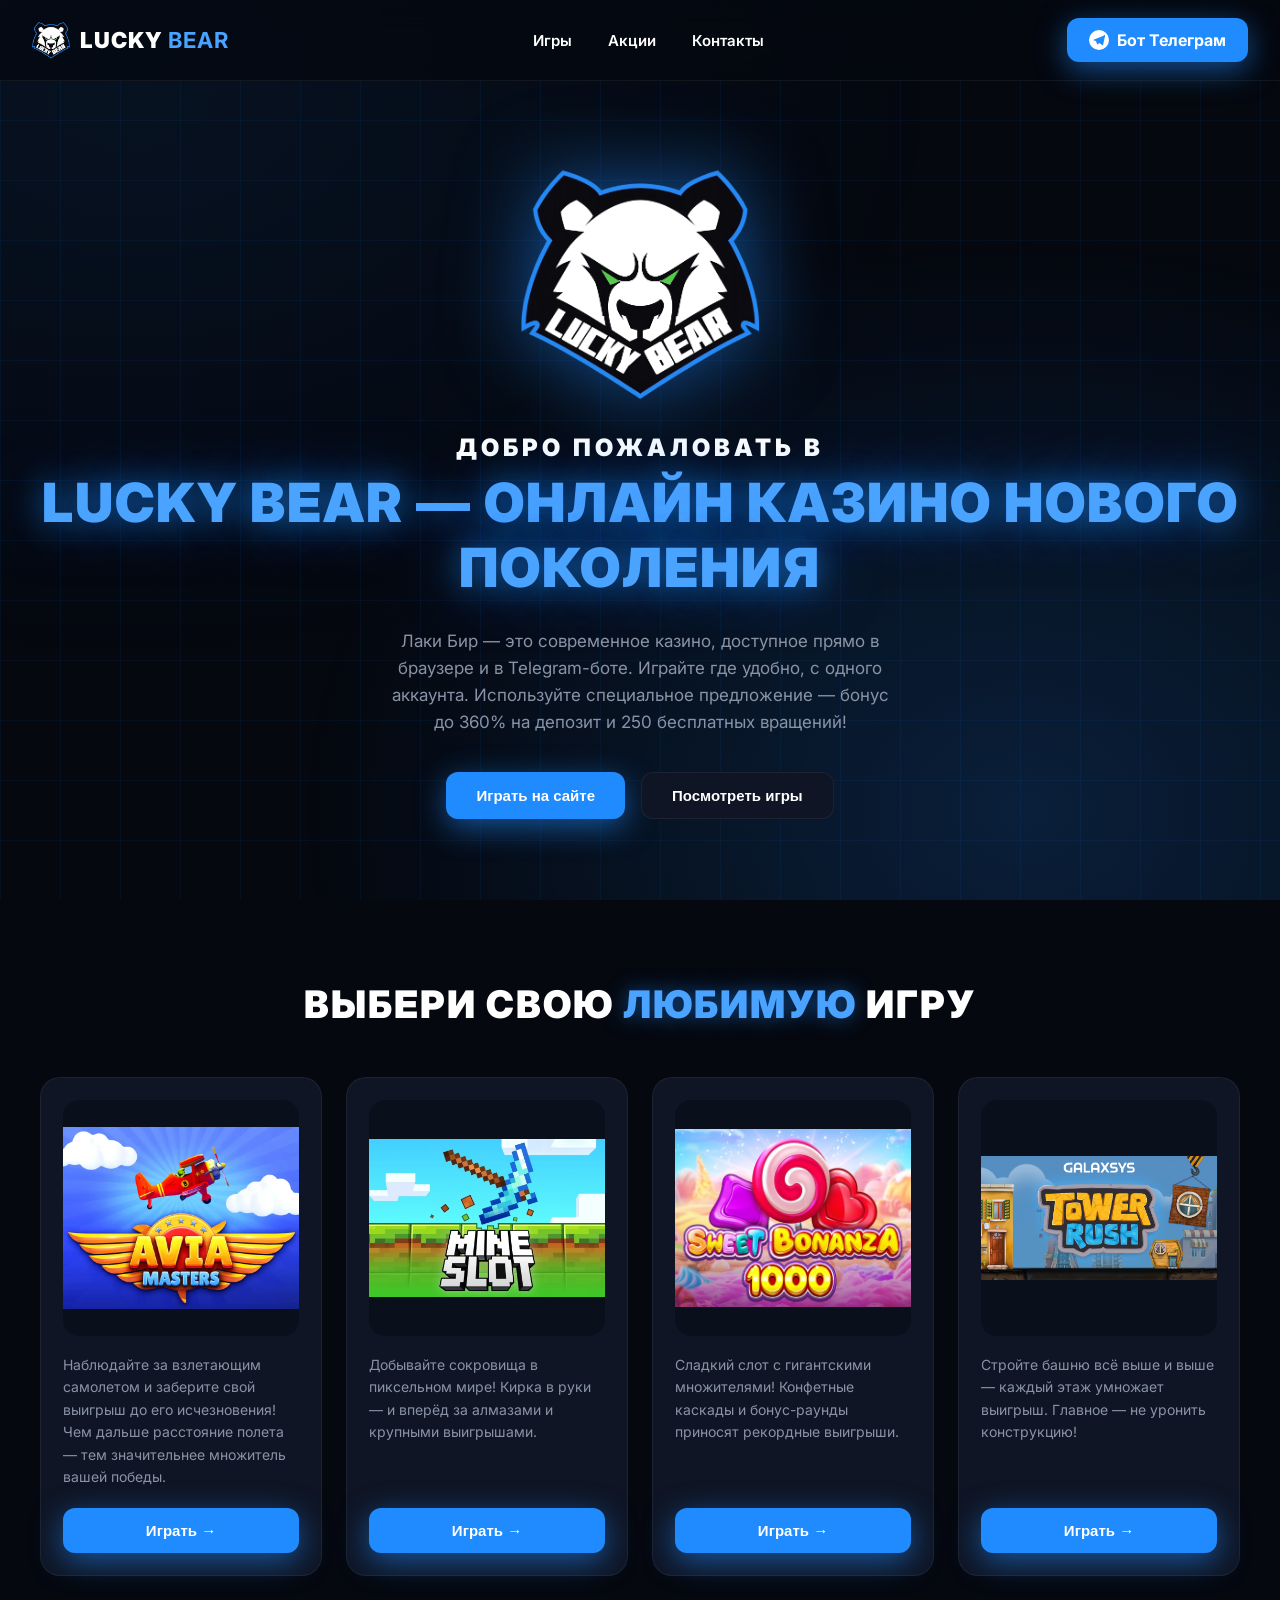
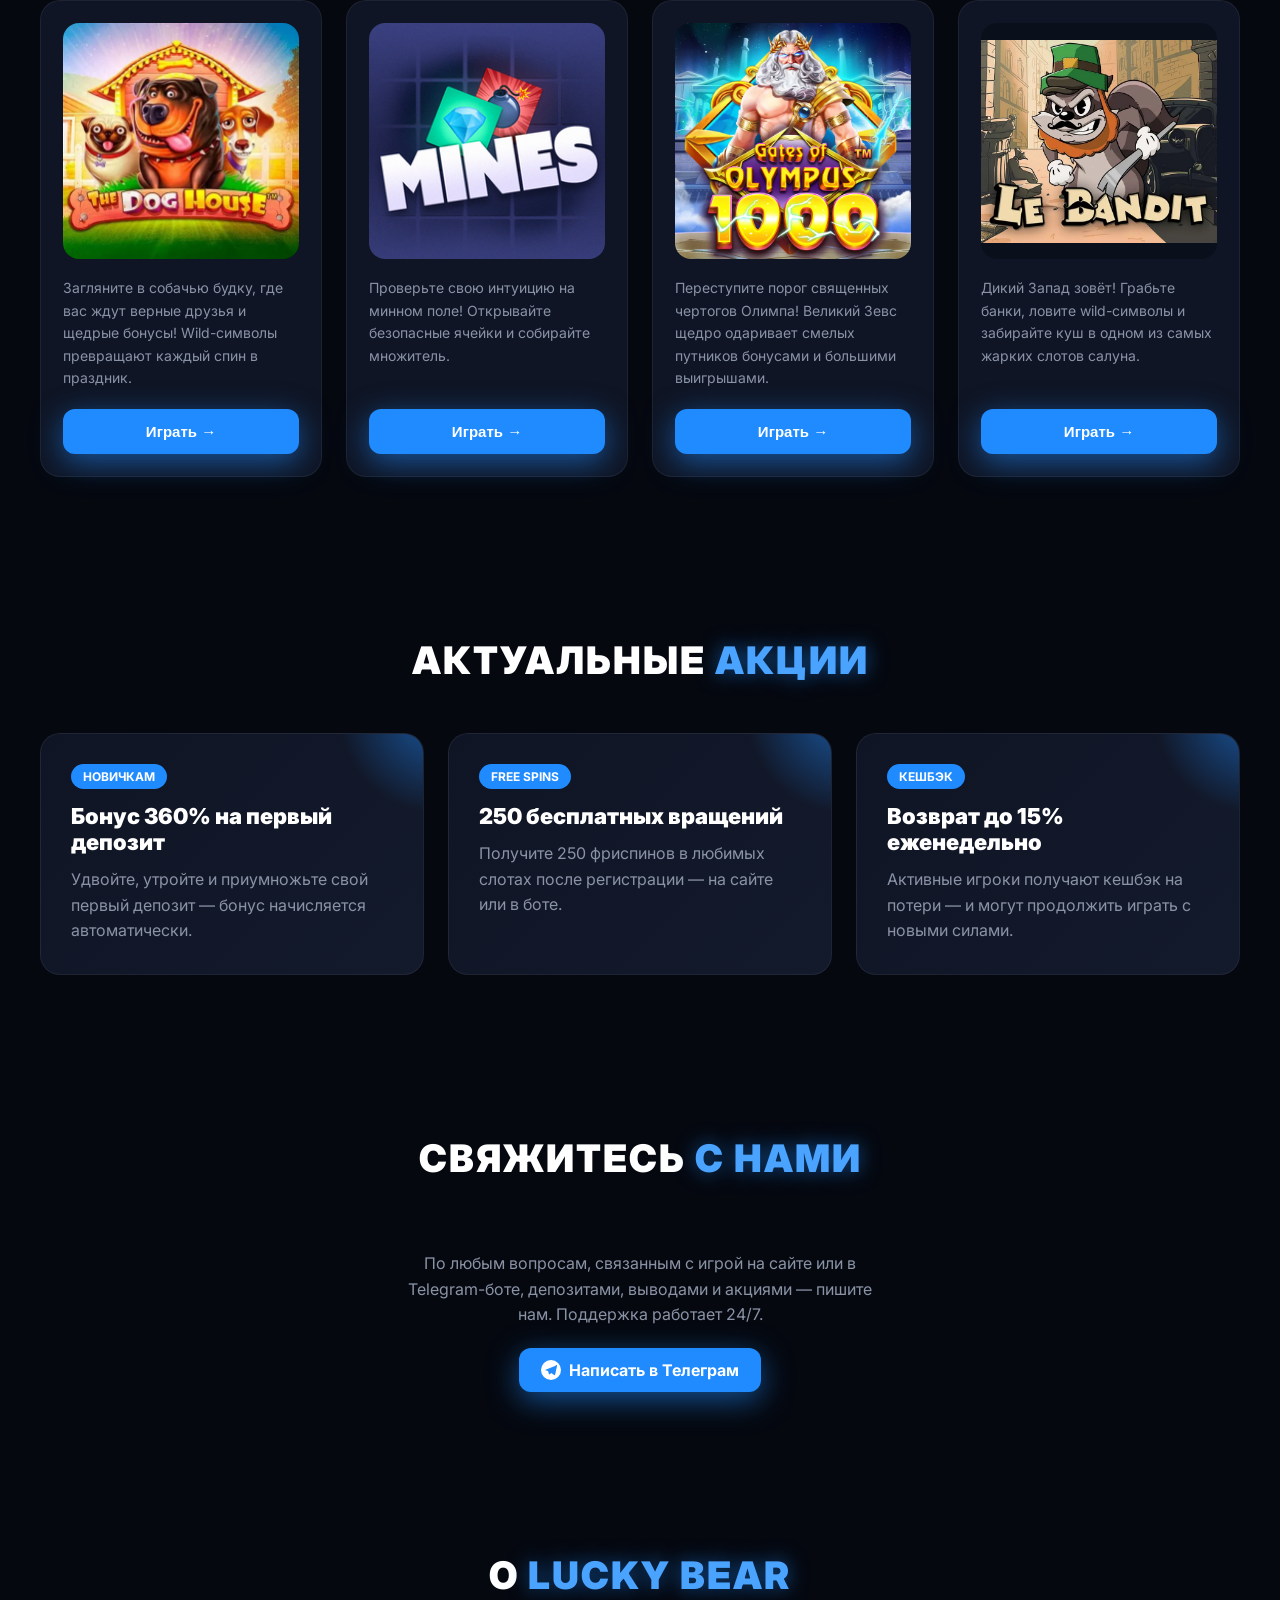
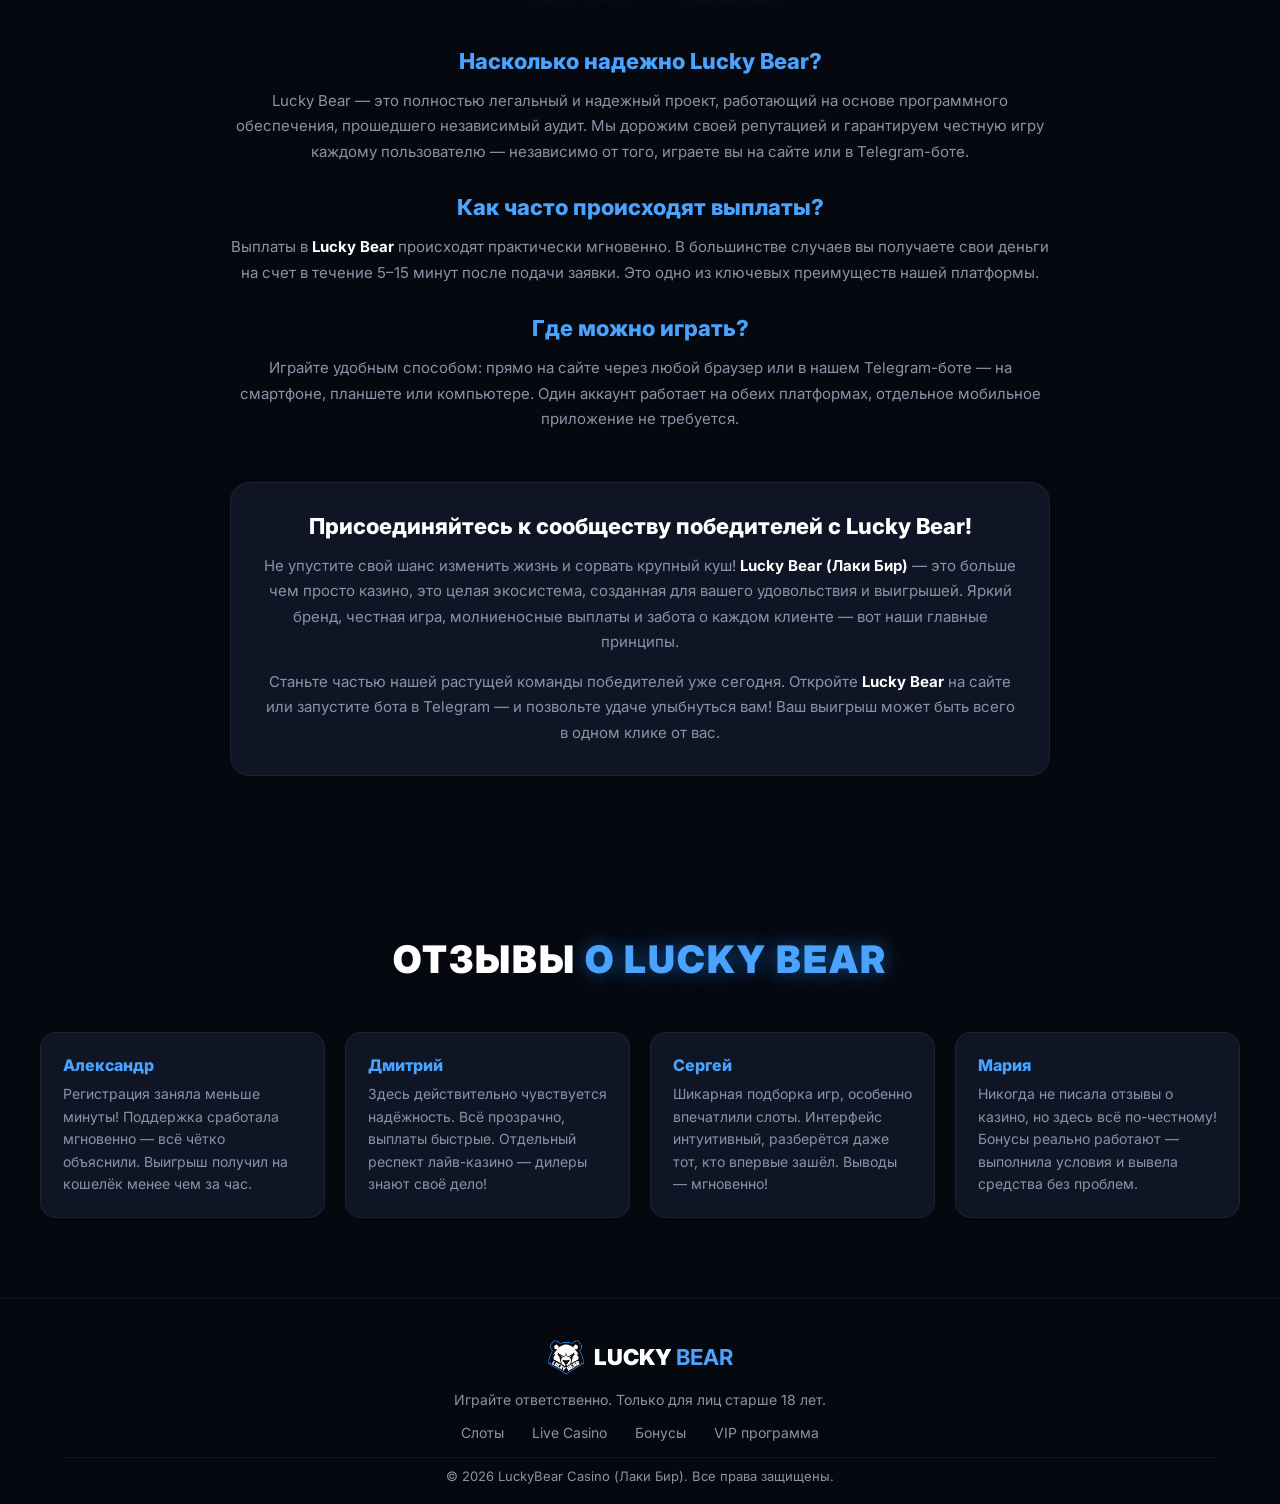
==== index.html @ 811cd748 "Add files via upload" ====
<!DOCTYPE html>
<html lang="ru">
<head>
<meta charset="UTF-8">
<meta name="viewport" content="width=device-width, initial-scale=1.0">
<link rel="icon" type="image/png" href="img/lucky-bear.png">
<title>Lucky Bear — Онлайн Казино на сайте и в Telegram</title>
<link rel="preconnect" href="https://fonts.googleapis.com">
<link rel="preconnect" href="https://fonts.gstatic.com" crossorigin>
<link href="https://fonts.googleapis.com/css2?family=Inter:wght@400;600;700;800;900&display=swap" rel="stylesheet">
<style>
    :root {
        --bg: #05080f;
        --bg-2: #0a0f1c;
        --card: #0f1524;
        --card-2: #131a2c;
        --accent: #1f8bff;
        --accent-2: #4aa3ff;
        --accent-glow: rgba(31, 139, 255, 0.55);
        --text: #ffffff;
        --muted: #8a93a6;
        --border: rgba(255,255,255,0.06);
    }
    * { box-sizing: border-box; margin: 0; padding: 0; }
    html, body { background: var(--bg); color: var(--text); font-family: 'Inter', sans-serif; overflow-x: hidden; scroll-behavior: smooth; }
    a { color: inherit; text-decoration: none; }
    img { display: block; max-width: 100%; }

    /* grid background */
    body::before {
        content: '';
        position: fixed; inset: 0;
        background-image:
            linear-gradient(rgba(31,139,255,0.06) 1px, transparent 1px),
            linear-gradient(90deg, rgba(31,139,255,0.06) 1px, transparent 1px);
        background-size: 60px 60px;
        pointer-events: none;
        z-index: 0;
    }
    body::after {
        content: '';
        position: fixed; inset: 0;
        background:
            radial-gradient(ellipse at 80% 90%, rgba(31,139,255,0.18), transparent 50%),
            radial-gradient(ellipse at 10% 10%, rgba(31,139,255,0.08), transparent 50%);
        pointer-events: none;
        z-index: 0;
    }

    /* header */
    header {
        position: sticky; top: 0; z-index: 50;
        backdrop-filter: blur(14px);
        background: rgba(5,8,15,0.7);
        border-bottom: 1px solid var(--border);
    }
    .nav {
        max-width: 1300px; margin: 0 auto; padding: 18px 32px;
        display: flex; align-items: center; justify-content: space-between; gap: 24px;
    }
    .logo { display: flex; align-items: center; gap: 10px; font-weight: 900; font-size: 22px; letter-spacing: 1px; }
    .logo-icon {
        width: 38px; height: 38px;
    }
    .logo-icon img { width: 100%; height: 100%; object-fit: contain; }
    .logo b { color: var(--accent-2); }
    nav ul { list-style: none; display: flex; gap: 36px; }
    nav a { color: var(--text); font-weight: 600; font-size: 15px; transition: color .2s; }
    nav a:hover { color: var(--accent-2); }
    .tg-btn {
        background: var(--accent); color: #fff; padding: 12px 22px; border-radius: 12px;
        font-weight: 700; display: inline-flex; align-items: center; gap: 8px;
        box-shadow: 0 8px 30px var(--accent-glow);
        transition: transform .15s, box-shadow .15s;
    }
    .tg-btn img { width: 18px; height: 18px; }
    .tg-icon { width: 20px; height: 20px; display: inline-block; flex-shrink: 0; }
    .tg-btn:hover { transform: translateY(-2px); box-shadow: 0 12px 40px var(--accent-glow); }

    /* hero */
    .hero {
        position: relative; z-index: 1;
        min-height: calc(100vh - 80px);
        display: flex; flex-direction: column; align-items: center; justify-content: center;
        text-align: center; padding: 60px 24px;
    }
    .bear-logo {
        width: 240px; height: 240px; margin-bottom: 30px;
        filter: drop-shadow(0 0 40px var(--accent-glow));
        animation: float 4s ease-in-out infinite;
    }
    @keyframes float { 0%,100% { transform: translateY(0); } 50% { transform: translateY(-12px); } }
    .hero h2 {
        font-weight: 900; font-size: 24px; letter-spacing: 4px; text-transform: uppercase; color: #fff; margin-bottom: 8px;
    }
    .hero h1 {
        font-weight: 900; font-size: clamp(28px, 5vw, 54px);
        text-transform: uppercase; letter-spacing: 2px;
        color: var(--accent-2);
        text-shadow: 0 0 30px var(--accent-glow), 0 0 60px var(--accent-glow);
        margin-bottom: 28px;
    }
    .hero p {
        max-width: 520px; color: var(--muted); font-size: 17px; line-height: 1.6; margin-bottom: 36px;
    }
    .hero-actions { display: flex; gap: 16px; flex-wrap: wrap; justify-content: center; }
    .btn-primary, .btn-secondary {
        padding: 14px 30px; border-radius: 12px; font-weight: 700; font-size: 15px;
        cursor: pointer; border: none; transition: transform .15s, box-shadow .15s, background .2s;
    }
    .btn-primary { background: var(--accent); color: #fff; box-shadow: 0 8px 30px var(--accent-glow); }
    .btn-primary:hover { transform: translateY(-2px); }
    .btn-secondary { background: var(--card); color: #fff; border: 1px solid var(--border); }
    .btn-secondary:hover { background: var(--card-2); }

    /* games */
    section { position: relative; z-index: 1; padding: 80px 24px; }
    .container { max-width: 1200px; margin: 0 auto; }
    .section-title {
        text-align: center; font-weight: 900; font-size: clamp(24px, 4vw, 38px);
        text-transform: uppercase; letter-spacing: 2px; margin-bottom: 50px;
    }
    .section-title span { color: var(--accent-2); text-shadow: 0 0 20px var(--accent-glow); }

    .games-grid {
        display: grid; grid-template-columns: repeat(auto-fit, minmax(280px, 1fr));
        gap: 24px;
    }
    .game-card {
        background: var(--card); border: 1px solid var(--border); border-radius: 20px;
        padding: 22px; display: flex; flex-direction: column;
        transition: transform .2s, border-color .2s, box-shadow .2s;
    }
    .game-card:hover { transform: translateY(-6px); border-color: var(--accent); box-shadow: 0 20px 50px rgba(31,139,255,0.2); }
    .game-thumb {
        aspect-ratio: 1/1; border-radius: 16px; margin-bottom: 18px;
        overflow: hidden; background: #0a0f1c;
    }
    .game-thumb img { width: 100%; height: 100%; object-fit: contain; display: block; background: #0a0f1c; }
    .logo-icon { background: transparent; padding: 0; }
    .logo-icon img { width: 100%; height: 100%; object-fit: contain; }
    .bear-logo { object-fit: contain; }

    .game-card p {
        color: var(--muted); font-size: 14px; line-height: 1.6; flex-grow: 1; margin-bottom: 20px;
    }
    .game-card .btn-primary { width: 100%; }

    /* promotions */
    .promo-grid {
        display: grid; grid-template-columns: repeat(auto-fit, minmax(280px, 1fr));
        gap: 24px;
    }
    .promo-card {
        background: linear-gradient(135deg, var(--card) 0%, var(--card-2) 100%);
        border: 1px solid var(--border); border-radius: 20px; padding: 30px;
        position: relative; overflow: hidden;
    }
    .promo-card::before {
        content: ''; position: absolute; top: -50%; right: -30%;
        width: 200px; height: 200px; border-radius: 50%;
        background: radial-gradient(circle, var(--accent-glow), transparent 70%);
    }
    .promo-card h3 { font-size: 22px; font-weight: 900; margin-bottom: 12px; position: relative; }
    .promo-card .badge {
        display: inline-block; background: var(--accent); color: #fff;
        font-weight: 700; font-size: 12px; padding: 5px 12px; border-radius: 20px;
        margin-bottom: 14px; position: relative;
    }
    .promo-card p { color: var(--muted); line-height: 1.6; position: relative; }

    /* contacts */
    .contacts {
        display: flex; flex-direction: column; align-items: center; text-align: center; gap: 20px;
    }
    .contacts p { color: var(--muted); max-width: 500px; line-height: 1.6; }

    /* FAQ + about */
    .about { max-width: 820px; margin: 0 auto; }
    .about h3 {
        text-align: center; font-size: 22px; font-weight: 800; margin: 30px 0 14px;
        color: var(--accent-2);
    }
    .about p { color: var(--muted); line-height: 1.7; text-align: center; font-size: 15px; }
    .about .cta-block {
        margin-top: 50px; padding: 30px; background: var(--card);
        border: 1px solid var(--border); border-radius: 20px;
    }
    .about .cta-block h3 { color: #fff; margin-top: 0; }
    .about b { color: #fff; }

    /* reviews */
    .reviews-grid {
        display: grid; grid-template-columns: repeat(auto-fit, minmax(260px, 1fr));
        gap: 20px;
    }
    .review {
        background: var(--card); border: 1px solid var(--border);
        border-radius: 16px; padding: 22px;
    }
    .review .name { font-weight: 800; color: var(--accent-2); margin-bottom: 8px; }
    .review p { color: var(--muted); line-height: 1.6; font-size: 14px; }

    /* footer */
    .footer-inner {
        max-width: 1200px; margin: 0 auto; padding: 40px 24px 20px;
        display: flex; flex-direction: column; align-items: center; gap: 16px;
    }
    .footer-logo { display: flex; align-items: center; gap: 10px; font-weight: 900; font-size: 22px; }
    .footer-logo img { width: 36px; height: 36px; object-fit: contain; }
    .footer-links { display: flex; gap: 28px; flex-wrap: wrap; justify-content: center; }
    .footer-links a { color: var(--muted); font-size: 14px; transition: color .2s; }
    .footer-links a:hover { color: var(--accent-2); }
    .footer-copy { color: var(--muted); font-size: 13px; text-align: center; padding-top: 10px; border-top: 1px solid var(--border); width: 100%; }
    footer { padding: 0 !important; border-top: 1px solid var(--border); }

    footer {
        position: relative; z-index: 1;
    }

    @media (max-width: 768px) {
        .nav { padding: 14px 20px; gap: 12px; }
        nav ul { display: none; }
        .tg-btn span { display: none; }
        .tg-btn img { margin: 0; }
        .bear-logo { width: 180px; height: 180px; }
    }
</style>
</head>
<body>

<header>
    <div class="nav">
        <div class="logo">
            <div class="logo-icon"><img src="img/lucky-bear.png" alt="Lucky Bear"></div>
            <span>LUCKY <b>BEAR</b></span>
        </div>
        <nav>
            <ul>
                <li><a href="#games">Игры</a></li>
                <li><a href="#promo">Акции</a></li>
                <li><a href="#contacts">Контакты</a></li>
            </ul>
        </nav>
        <a class="tg-btn" href="#"><svg class="tg-icon" viewBox="0 0 24 24" fill="none" xmlns="http://www.w3.org/2000/svg"><circle cx="12" cy="12" r="12" fill="#fff"/><path d="M17.5 7L5.5 11.7c-.6.2-.6.6-.1.7l3 .9 1.2 3.6c.1.4.3.5.5.5.3 0 .4-.1.5-.3l1.7-1.6 3.5 2.6c.6.4 1 .2 1.2-.6l2.2-10.3c.2-.9-.3-1.3-1-1.2z" fill="#1f8bff"/></svg><span>Бот Телеграм</span></a>
    </div>
</header>

<main>
    <section class="hero">
        <img class="bear-logo" src="img/lucky-bear.png" alt="Lucky Bear" width="240" height="240">
        <h2>Добро пожаловать в</h2>
        <h1>Lucky Bear — онлайн казино нового поколения</h1>
        <p>Лаки Бир — это современное казино, доступное прямо в браузере и в Telegram-боте. Играйте где удобно, с одного аккаунта. Используйте специальное предложение — бонус до 360% на депозит и 250 бесплатных вращений!</p>
        <div class="hero-actions">
            <button class="btn-primary" onclick="document.getElementById('games').scrollIntoView()">Играть на сайте</button>
            <button class="btn-secondary" onclick="document.getElementById('games').scrollIntoView()">Посмотреть игры</button>
        </div>
    </section>

    <section id="games">
        <div class="container">
            <h2 class="section-title">Выбери свою <span>любимую</span> игру</h2>
            <div class="games-grid">
                <div class="game-card">
                    <div class="game-thumb"><img src="img/aviamasters.png" alt="Aviamasters"></div>
                    <p>Наблюдайте за взлетающим самолетом и заберите свой выигрыш до его исчезновения! Чем дальше расстояние полета — тем значительнее множитель вашей победы.</p>
                    <button class="btn-primary">Играть →</button>
                </div>
                <div class="game-card">
                    <div class="game-thumb"><img src="img/mine-slot.png" alt="Mine Slot"></div>
                    <p>Добывайте сокровища в пиксельном мире! Кирка в руки — и вперёд за алмазами и крупными выигрышами.</p>
                    <button class="btn-primary">Играть →</button>
                </div>
                <div class="game-card">
                    <div class="game-thumb"><img src="img/sweet-bonanza.png" alt="Sweet Bonanza 1000"></div>
                    <p>Сладкий слот с гигантскими множителями! Конфетные каскады и бонус-раунды приносят рекордные выигрыши.</p>
                    <button class="btn-primary">Играть →</button>
                </div>
                <div class="game-card">
                    <div class="game-thumb"><img src="img/tower-rush.png" alt="Tower Rush"></div>
                    <p>Стройте башню всё выше и выше — каждый этаж умножает выигрыш. Главное — не уронить конструкцию!</p>
                    <button class="btn-primary">Играть →</button>
                </div>
                <div class="game-card">
                    <div class="game-thumb"><img src="img/dog-house.png" alt="The Dog House"></div>
                    <p>Загляните в собачью будку, где вас ждут верные друзья и щедрые бонусы! Wild-символы превращают каждый спин в праздник.</p>
                    <button class="btn-primary">Играть →</button>
                </div>
                <div class="game-card">
                    <div class="game-thumb"><img src="img/mines.png" alt="Mines"></div>
                    <p>Проверьте свою интуицию на минном поле! Открывайте безопасные ячейки и собирайте множитель.</p>
                    <button class="btn-primary">Играть →</button>
                </div>
                <div class="game-card">
                    <div class="game-thumb"><img src="img/gates-of-olympus.png" alt="Gates of Olympus 1000"></div>
                    <p>Переступите порог священных чертогов Олимпа! Великий Зевс щедро одаривает смелых путников бонусами и большими выигрышами.</p>
                    <button class="btn-primary">Играть →</button>
                </div>
                <div class="game-card">
                    <div class="game-thumb"><img src="img/le-bandit.png" alt="Le Bandit"></div>
                    <p>Дикий Запад зовёт! Грабьте банки, ловите wild-символы и забирайте куш в одном из самых жарких слотов салуна.</p>
                    <button class="btn-primary">Играть →</button>
                </div>
            </div>
        </div>
    </section>

    <section id="promo">
        <div class="container">
            <h2 class="section-title">Актуальные <span>акции</span></h2>
            <div class="promo-grid">
                <div class="promo-card">
                    <span class="badge">НОВИЧКАМ</span>
                    <h3>Бонус 360% на первый депозит</h3>
                    <p>Удвойте, утройте и приумножьте свой первый депозит — бонус начисляется автоматически.</p>
                </div>
                <div class="promo-card">
                    <span class="badge">FREE SPINS</span>
                    <h3>250 бесплатных вращений</h3>
                    <p>Получите 250 фриспинов в любимых слотах после регистрации — на сайте или в боте.</p>
                </div>
                <div class="promo-card">
                    <span class="badge">КЕШБЭК</span>
                    <h3>Возврат до 15% еженедельно</h3>
                    <p>Активные игроки получают кешбэк на потери — и могут продолжить играть с новыми силами.</p>
                </div>
            </div>
        </div>
    </section>

    <section id="contacts">
        <div class="container contacts">
            <h2 class="section-title">Свяжитесь <span>с нами</span></h2>
            <p>По любым вопросам, связанным с игрой на сайте или в Telegram-боте, депозитами, выводами и акциями — пишите нам. Поддержка работает 24/7.</p>
            <a class="tg-btn" href="#"><svg class="tg-icon" viewBox="0 0 24 24" fill="none" xmlns="http://www.w3.org/2000/svg"><circle cx="12" cy="12" r="12" fill="#fff"/><path d="M17.5 7L5.5 11.7c-.6.2-.6.6-.1.7l3 .9 1.2 3.6c.1.4.3.5.5.5.3 0 .4-.1.5-.3l1.7-1.6 3.5 2.6c.6.4 1 .2 1.2-.6l2.2-10.3c.2-.9-.3-1.3-1-1.2z" fill="#1f8bff"/></svg><span>Написать в Телеграм</span></a>
        </div>
    </section>    <section id="about">
        <div class="container about">
            <h2 class="section-title">О <span>Lucky Bear</span></h2>

            <h3>Насколько надежно Lucky Bear?</h3>
            <p>Lucky Bear — это полностью легальный и надежный проект, работающий на основе программного обеспечения, прошедшего независимый аудит. Мы дорожим своей репутацией и гарантируем честную игру каждому пользователю — независимо от того, играете вы на сайте или в Telegram-боте.</p>

            <h3>Как часто происходят выплаты?</h3>
            <p>Выплаты в <b>Lucky Bear</b> происходят практически мгновенно. В большинстве случаев вы получаете свои деньги на счет в течение 5–15 минут после подачи заявки. Это одно из ключевых преимуществ нашей платформы.</p>

            <h3>Где можно играть?</h3>
            <p>Играйте удобным способом: прямо на сайте через любой браузер или в нашем Telegram-боте — на смартфоне, планшете или компьютере. Один аккаунт работает на обеих платформах, отдельное мобильное приложение не требуется.</p>

            <div class="cta-block">
                <h3>Присоединяйтесь к сообществу победителей с Lucky Bear!</h3>
                <p>Не упустите свой шанс изменить жизнь и сорвать крупный куш! <b>Lucky Bear (Лаки Бир)</b> — это больше чем просто казино, это целая экосистема, созданная для вашего удовольствия и выигрышей. Яркий бренд, честная игра, молниеносные выплаты и забота о каждом клиенте — вот наши главные принципы.</p>
                <p style="margin-top:14px;">Станьте частью нашей растущей команды победителей уже сегодня. Откройте <b>Lucky Bear</b> на сайте или запустите бота в Telegram — и позвольте удаче улыбнуться вам! Ваш выигрыш может быть всего в одном клике от вас.</p>
            </div>
        </div>
    </section>

    <section id="reviews">
        <div class="container">
            <h2 class="section-title">Отзывы <span>о Lucky Bear</span></h2>
            <div class="reviews-grid">
                <div class="review">
                    <div class="name">Александр</div>
                    <p>Регистрация заняла меньше минуты! Поддержка сработала мгновенно — всё чётко объяснили. Выигрыш получил на кошелёк менее чем за час.</p>
                </div>
                <div class="review">
                    <div class="name">Дмитрий</div>
                    <p>Здесь действительно чувствуется надёжность. Всё прозрачно, выплаты быстрые. Отдельный респект лайв-казино — дилеры знают своё дело!</p>
                </div>
                <div class="review">
                    <div class="name">Сергей</div>
                    <p>Шикарная подборка игр, особенно впечатлили слоты. Интерфейс интуитивный, разберётся даже тот, кто впервые зашёл. Выводы — мгновенно!</p>
                </div>
                <div class="review">
                    <div class="name">Мария</div>
                    <p>Никогда не писала отзывы о казино, но здесь всё по-честному! Бонусы реально работают — выполнила условия и вывела средства без проблем.</p>
                </div>
            </div>
        </div>
    </section>
</main>

<footer>
    <div class="footer-inner">
        <div class="footer-logo">
            <img src="img/lucky-bear.png" alt="Lucky Bear">
            <span>LUCKY <b style="color:var(--accent-2);">BEAR</b></span>
        </div>
        <p style="color:var(--muted); font-size:14px;">Играйте ответственно. Только для лиц старше 18 лет.</p>
        <div class="footer-links">
            <a href="#games">Слоты</a>
            <a href="#games">Live Casino</a>
            <a href="#promo">Бонусы</a>
            <a href="#promo">VIP программа</a>
        </div>
        <div class="footer-copy">© 2026 LuckyBear Casino (Лаки Бир). Все права защищены.</div>
    </div>
</footer>

<script>
    document.querySelectorAll('a[href^="#"]').forEach(a => {
        a.addEventListener('click', e => {
            const id = a.getAttribute('href').slice(1);
            const el = document.getElementById(id);
            if (el) { e.preventDefault(); el.scrollIntoView({ behavior: 'smooth' }); }
        });
    });

    document.querySelectorAll('.game-card .btn-primary').forEach(btn => {
        btn.addEventListener('click', () => {
            const name = btn.parentElement.querySelector('.game-thumb').textContent;
            alert('Игра «' + name + '» — это фан-демо. Никаких реальных ставок здесь нет :)');
        });
    });

    const cards = document.querySelectorAll('.game-card, .promo-card');
    const io = new IntersectionObserver(entries => {
        entries.forEach(e => {
            if (e.isIntersecting) {
                e.target.style.opacity = 1;
                e.target.style.transform = 'translateY(0)';
            }
        });
    }, { threshold: 0.1 });
    cards.forEach(c => {
        c.style.opacity = 0;
        c.style.transform = 'translateY(30px)';
        c.style.transition = 'opacity .6s ease, transform .6s ease';
        io.observe(c);
    });
</script>

</body>
</html>
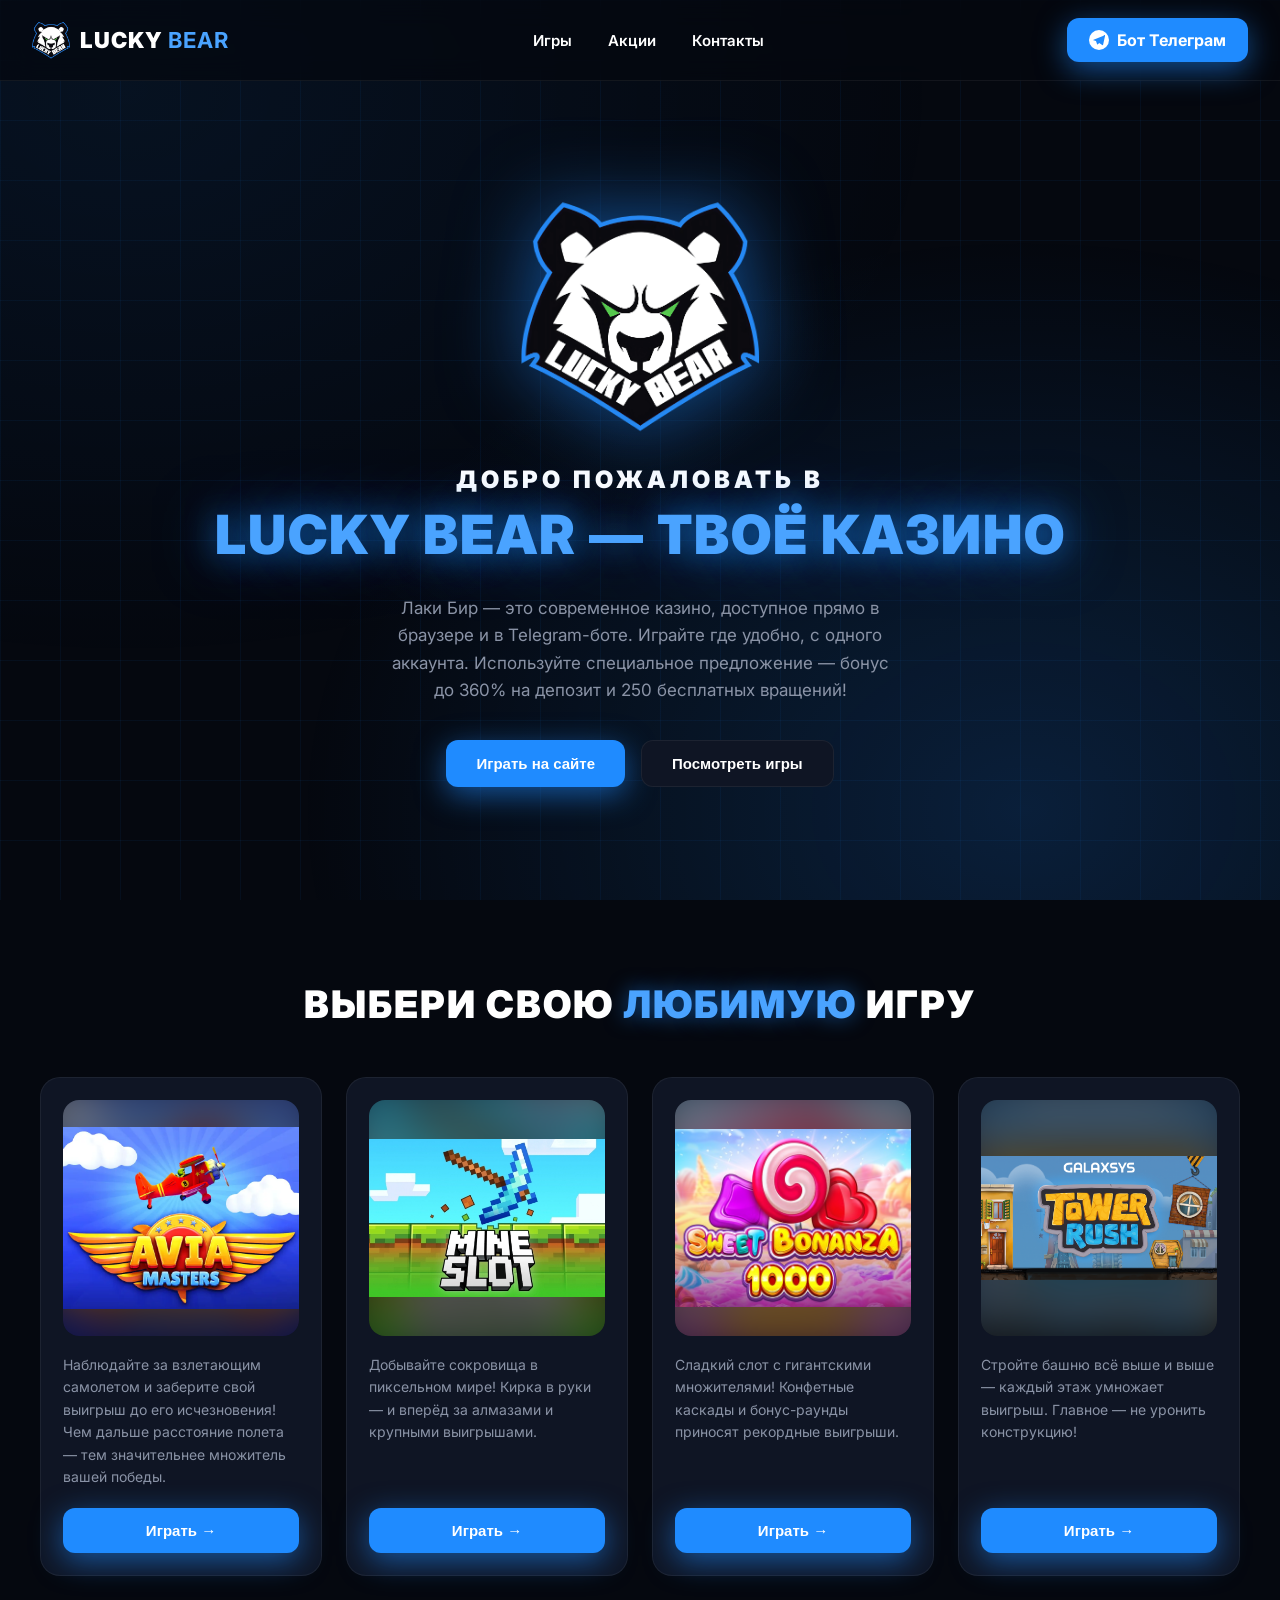
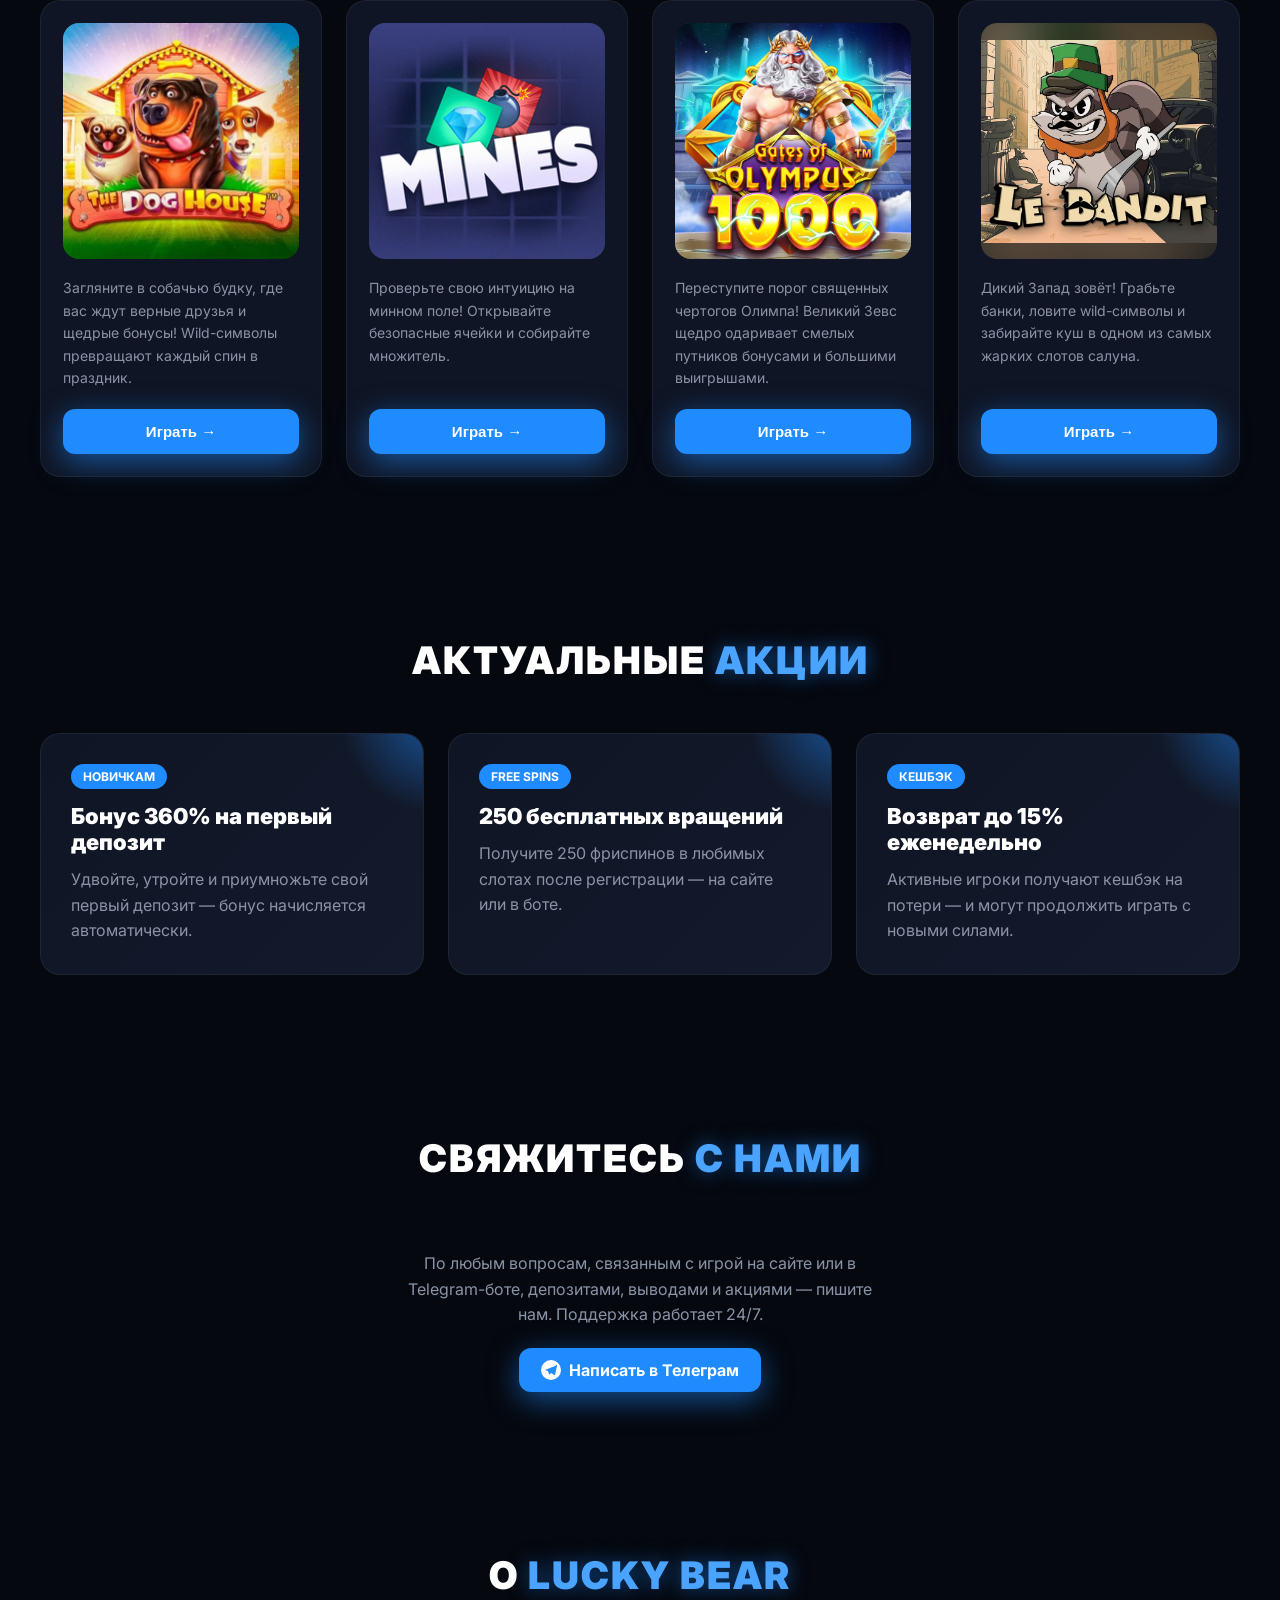
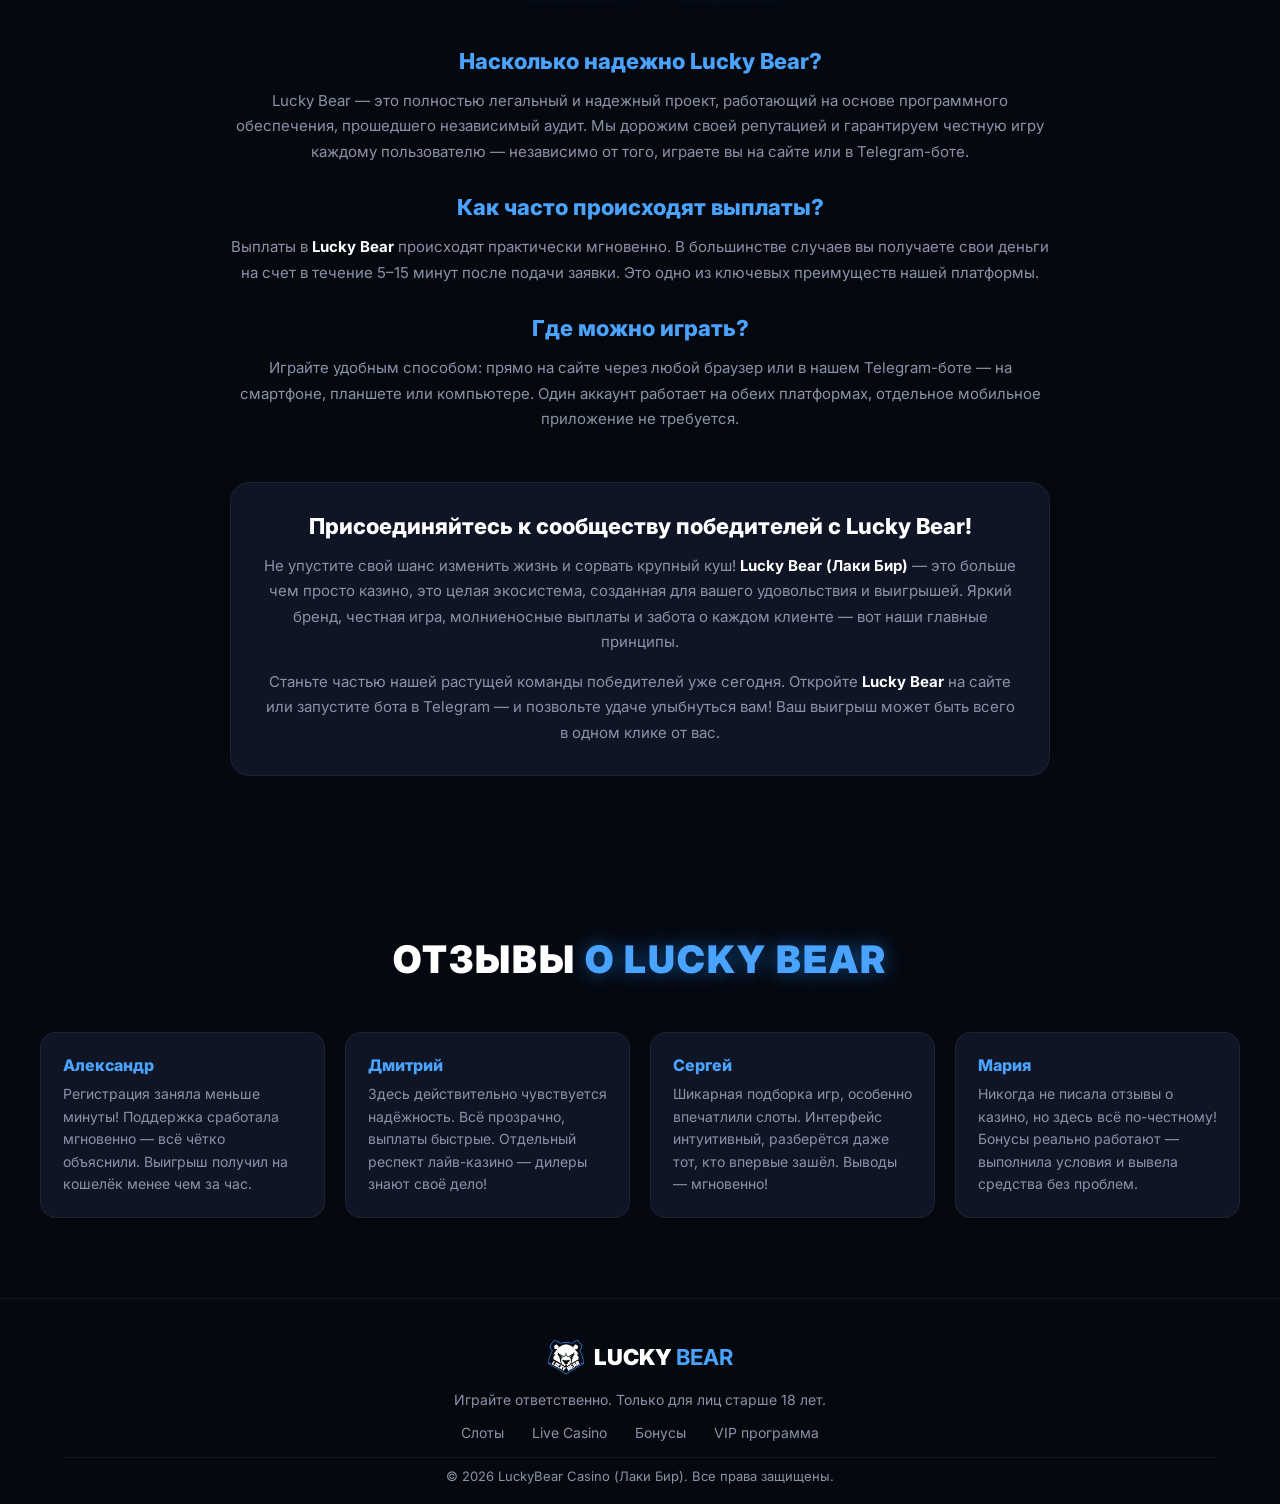
==== commit 6b3419f1: "Add files via upload" ====
--- a/index.html
+++ b/index.html
@@ -135,8 +135,20 @@
     .game-thumb {
         aspect-ratio: 1/1; border-radius: 16px; margin-bottom: 18px;
         overflow: hidden; background: #0a0f1c;
-    }
-    .game-thumb img { width: 100%; height: 100%; object-fit: contain; display: block; background: #0a0f1c; }
+        position: relative;
+    }
+    .game-thumb::before {
+        content: ''; position: absolute; inset: 0;
+        background-image: var(--bg-img);
+        background-size: cover; background-position: center;
+        filter: blur(20px) brightness(0.5);
+        transform: scale(1.2);
+    }
+    .game-thumb img {
+        position: relative;
+        width: 100%; height: 100%;
+        object-fit: contain; display: block;
+    }
     .logo-icon { background: transparent; padding: 0; }
     .logo-icon img { width: 100%; height: 100%; object-fit: contain; }
     .bear-logo { object-fit: contain; }
@@ -250,7 +262,7 @@
     <section class="hero">
         <img class="bear-logo" src="img/lucky-bear.png" alt="Lucky Bear" width="240" height="240">
         <h2>Добро пожаловать в</h2>
-        <h1>Lucky Bear — онлайн казино нового поколения</h1>
+        <h1>Lucky Bear — твоё казино</h1>
         <p>Лаки Бир — это современное казино, доступное прямо в браузере и в Telegram-боте. Играйте где удобно, с одного аккаунта. Используйте специальное предложение — бонус до 360% на депозит и 250 бесплатных вращений!</p>
         <div class="hero-actions">
             <button class="btn-primary" onclick="document.getElementById('games').scrollIntoView()">Играть на сайте</button>
@@ -263,42 +275,42 @@
             <h2 class="section-title">Выбери свою <span>любимую</span> игру</h2>
             <div class="games-grid">
                 <div class="game-card">
-                    <div class="game-thumb"><img src="img/aviamasters.png" alt="Aviamasters"></div>
+                    <div class="game-thumb" style="--bg-img:url(img/aviamasters.png)"><img src="img/aviamasters.png" alt="Aviamasters"></div>
                     <p>Наблюдайте за взлетающим самолетом и заберите свой выигрыш до его исчезновения! Чем дальше расстояние полета — тем значительнее множитель вашей победы.</p>
                     <button class="btn-primary">Играть →</button>
                 </div>
                 <div class="game-card">
-                    <div class="game-thumb"><img src="img/mine-slot.png" alt="Mine Slot"></div>
+                    <div class="game-thumb" style="--bg-img:url(img/mine-slot.png)"><img src="img/mine-slot.png" alt="Mine Slot"></div>
                     <p>Добывайте сокровища в пиксельном мире! Кирка в руки — и вперёд за алмазами и крупными выигрышами.</p>
                     <button class="btn-primary">Играть →</button>
                 </div>
                 <div class="game-card">
-                    <div class="game-thumb"><img src="img/sweet-bonanza.png" alt="Sweet Bonanza 1000"></div>
+                    <div class="game-thumb" style="--bg-img:url(img/sweet-bonanza.png)"><img src="img/sweet-bonanza.png" alt="Sweet Bonanza 1000"></div>
                     <p>Сладкий слот с гигантскими множителями! Конфетные каскады и бонус-раунды приносят рекордные выигрыши.</p>
                     <button class="btn-primary">Играть →</button>
                 </div>
                 <div class="game-card">
-                    <div class="game-thumb"><img src="img/tower-rush.png" alt="Tower Rush"></div>
+                    <div class="game-thumb" style="--bg-img:url(img/tower-rush.png)"><img src="img/tower-rush.png" alt="Tower Rush"></div>
                     <p>Стройте башню всё выше и выше — каждый этаж умножает выигрыш. Главное — не уронить конструкцию!</p>
                     <button class="btn-primary">Играть →</button>
                 </div>
                 <div class="game-card">
-                    <div class="game-thumb"><img src="img/dog-house.png" alt="The Dog House"></div>
+                    <div class="game-thumb" style="--bg-img:url(img/dog-house.png)"><img src="img/dog-house.png" alt="The Dog House"></div>
                     <p>Загляните в собачью будку, где вас ждут верные друзья и щедрые бонусы! Wild-символы превращают каждый спин в праздник.</p>
                     <button class="btn-primary">Играть →</button>
                 </div>
                 <div class="game-card">
-                    <div class="game-thumb"><img src="img/mines.png" alt="Mines"></div>
+                    <div class="game-thumb" style="--bg-img:url(img/mines.png)"><img src="img/mines.png" alt="Mines"></div>
                     <p>Проверьте свою интуицию на минном поле! Открывайте безопасные ячейки и собирайте множитель.</p>
                     <button class="btn-primary">Играть →</button>
                 </div>
                 <div class="game-card">
-                    <div class="game-thumb"><img src="img/gates-of-olympus.png" alt="Gates of Olympus 1000"></div>
+                    <div class="game-thumb" style="--bg-img:url(img/gates-of-olympus.png)"><img src="img/gates-of-olympus.png" alt="Gates of Olympus 1000"></div>
                     <p>Переступите порог священных чертогов Олимпа! Великий Зевс щедро одаривает смелых путников бонусами и большими выигрышами.</p>
                     <button class="btn-primary">Играть →</button>
                 </div>
                 <div class="game-card">
-                    <div class="game-thumb"><img src="img/le-bandit.png" alt="Le Bandit"></div>
+                    <div class="game-thumb" style="--bg-img:url(img/le-bandit.png)"><img src="img/le-bandit.png" alt="Le Bandit"></div>
                     <p>Дикий Запад зовёт! Грабьте банки, ловите wild-символы и забирайте куш в одном из самых жарких слотов салуна.</p>
                     <button class="btn-primary">Играть →</button>
                 </div>
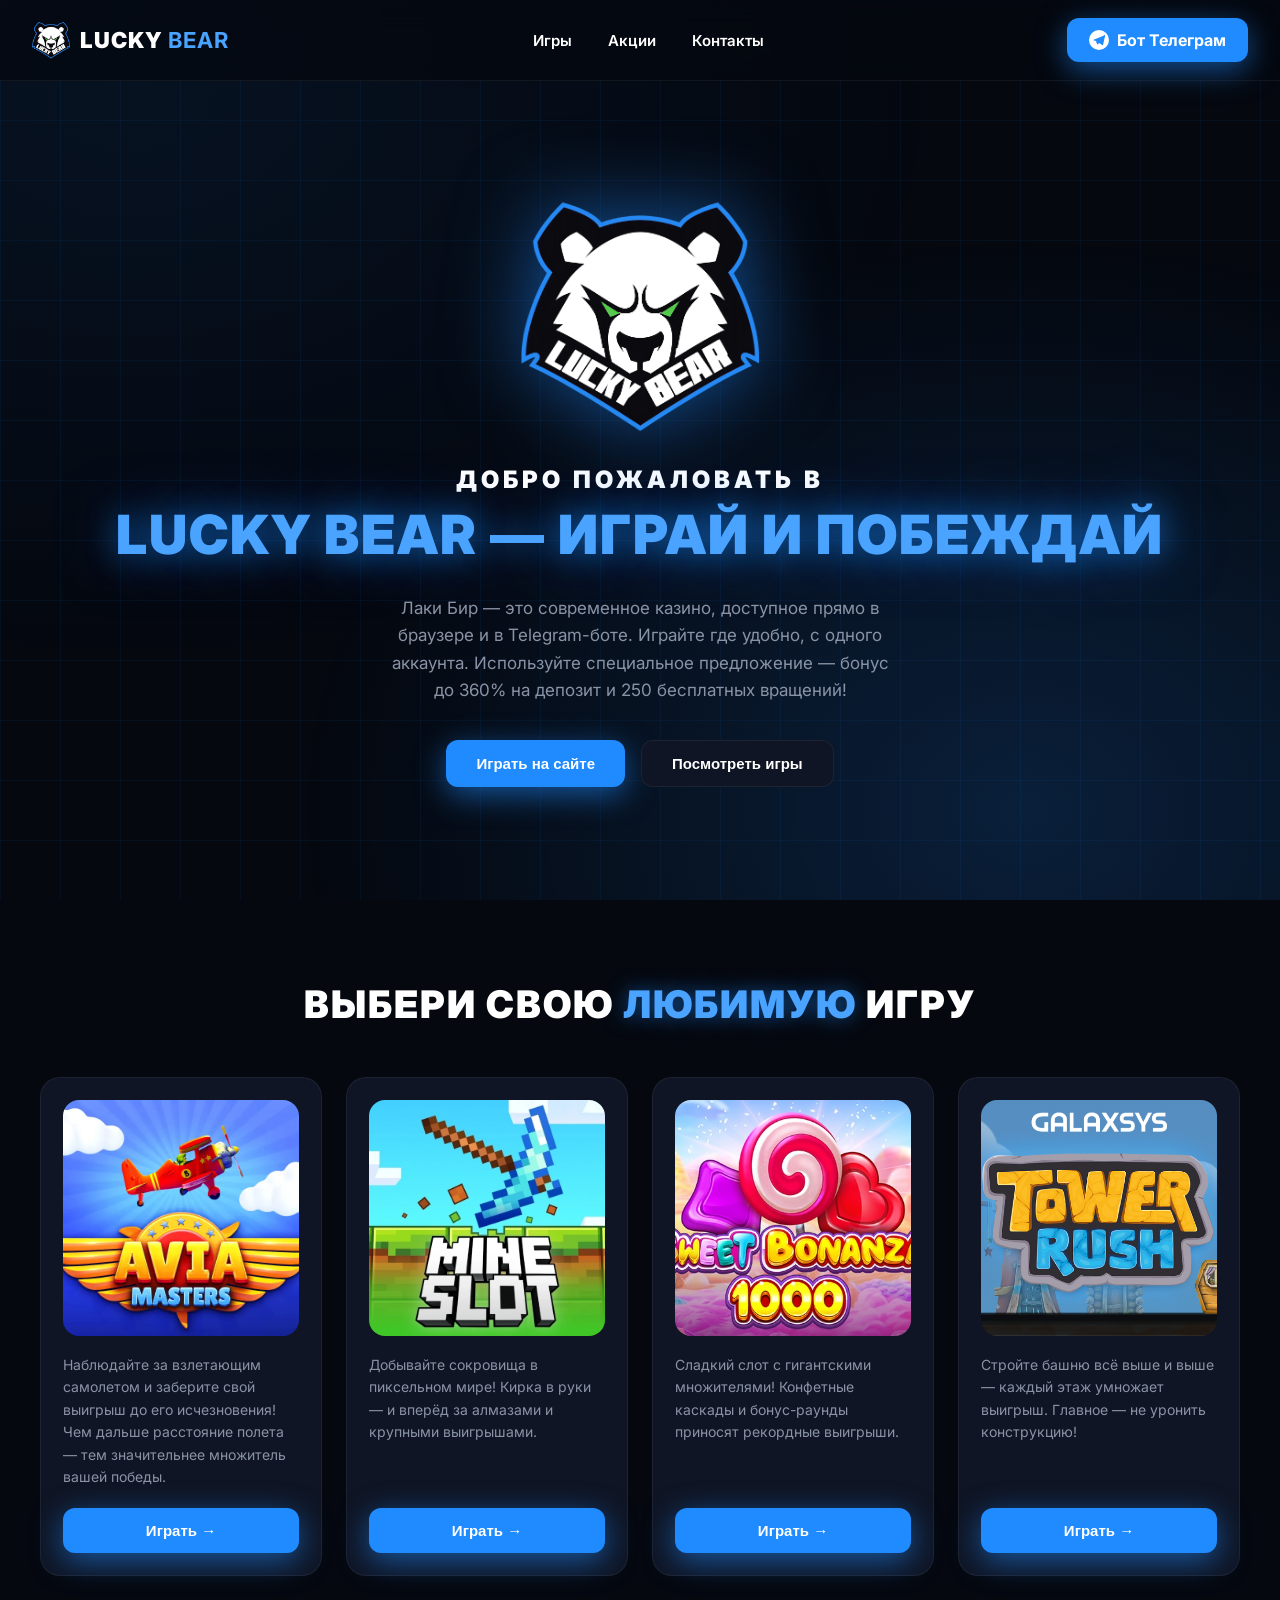
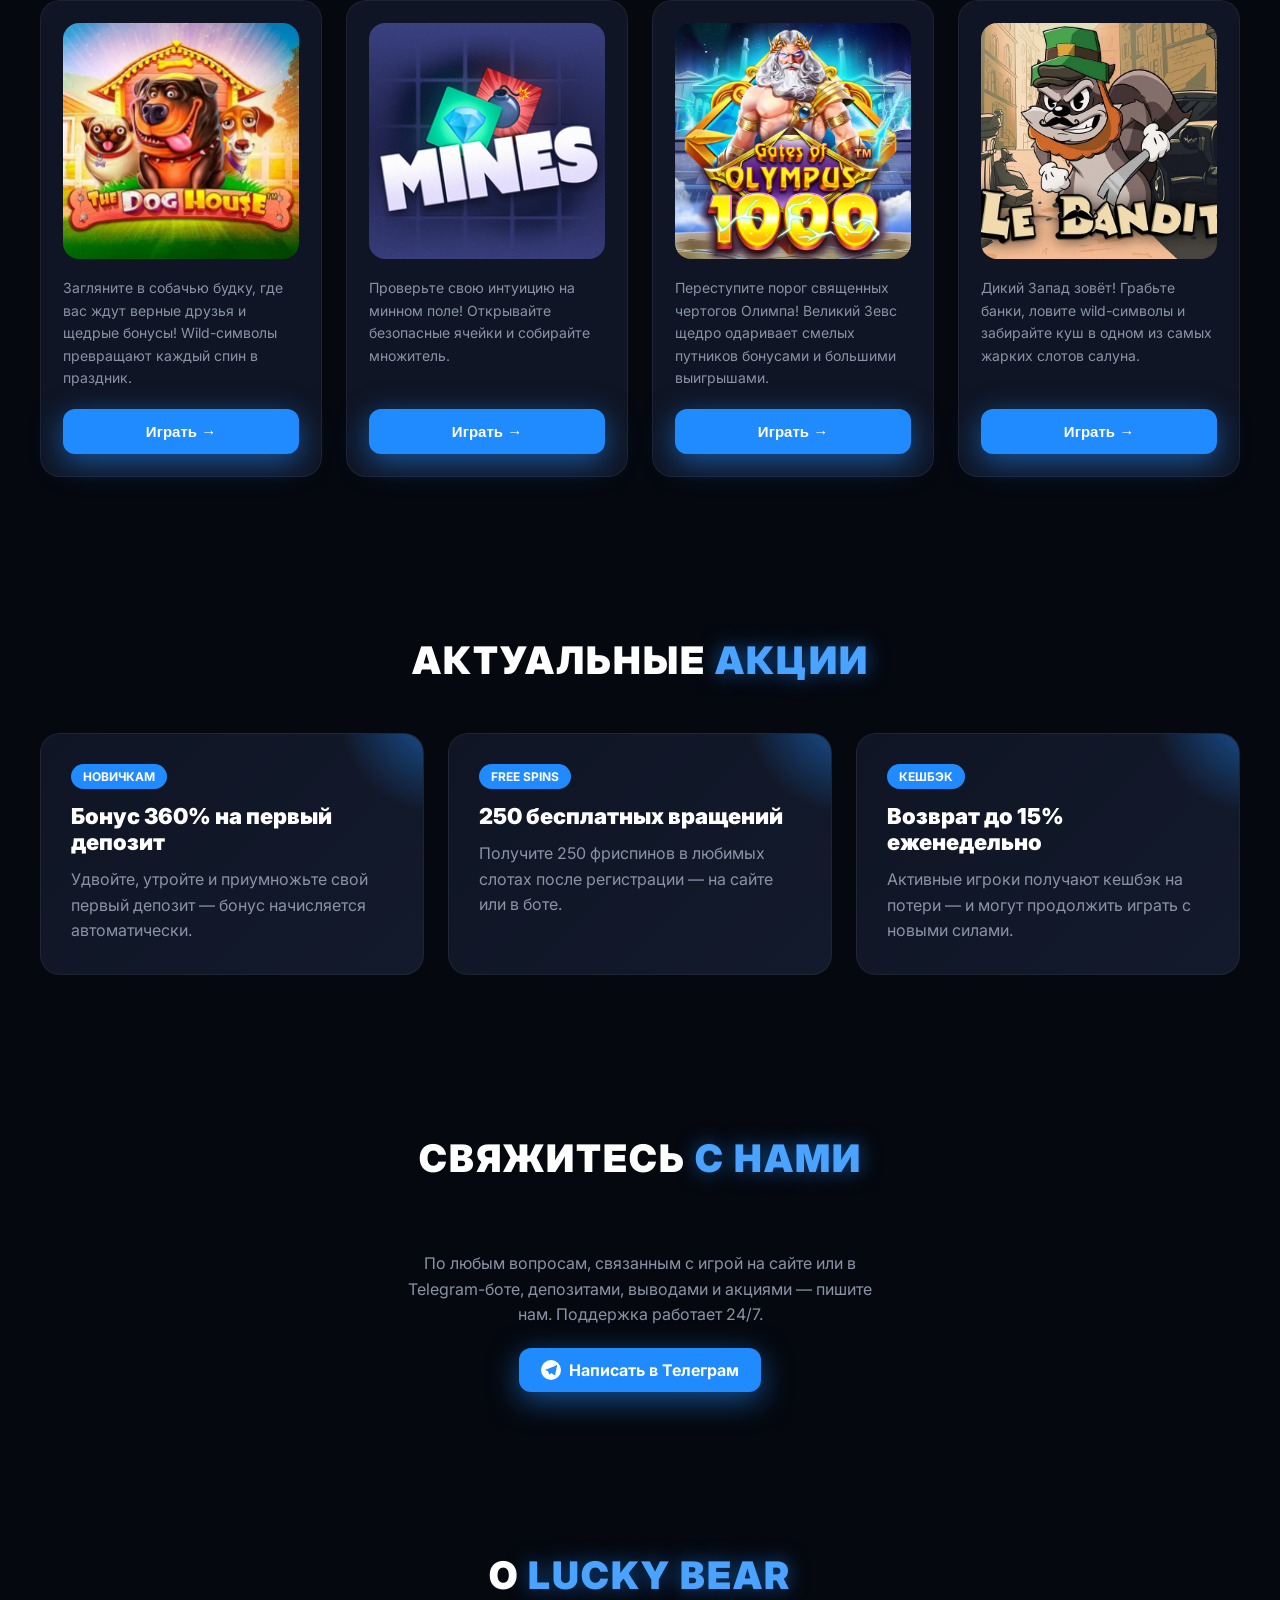
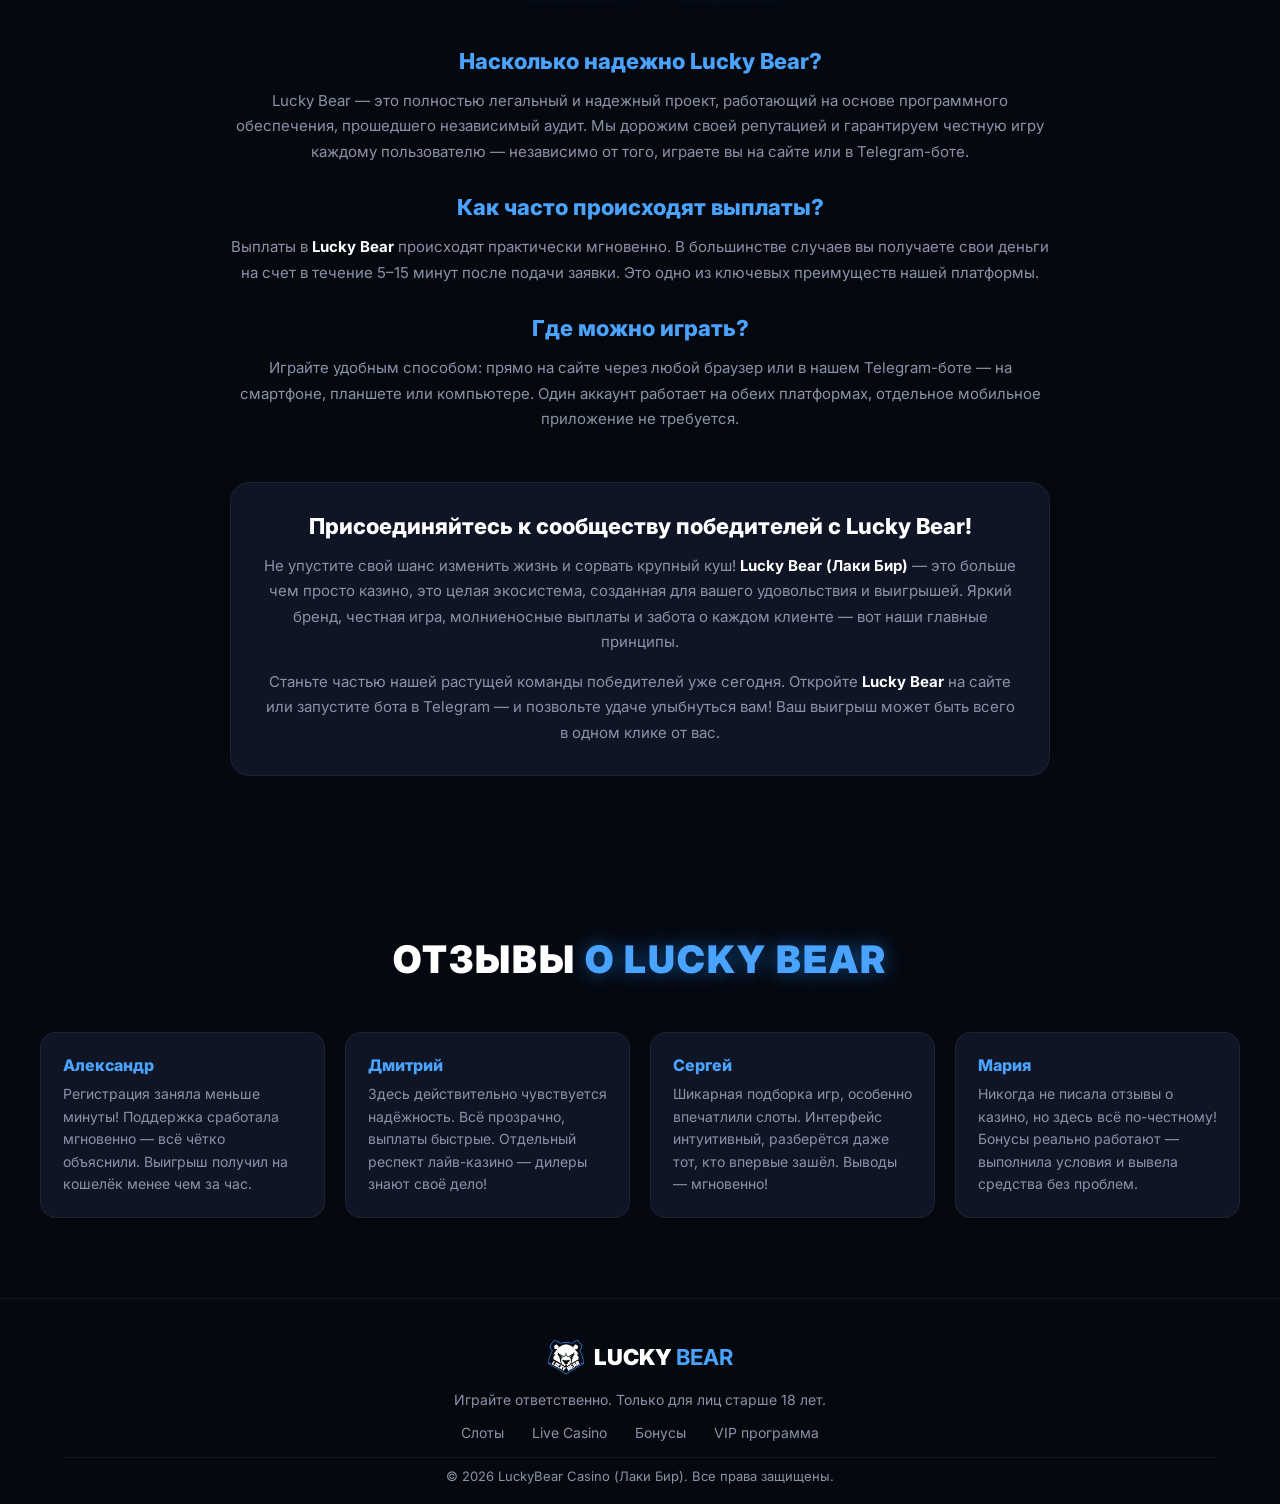
==== commit 6aae0690: "Add files via upload" ====
--- a/index.html
+++ b/index.html
@@ -135,19 +135,10 @@
     .game-thumb {
         aspect-ratio: 1/1; border-radius: 16px; margin-bottom: 18px;
         overflow: hidden; background: #0a0f1c;
-        position: relative;
-    }
-    .game-thumb::before {
-        content: ''; position: absolute; inset: 0;
-        background-image: var(--bg-img);
-        background-size: cover; background-position: center;
-        filter: blur(20px) brightness(0.5);
-        transform: scale(1.2);
     }
     .game-thumb img {
-        position: relative;
         width: 100%; height: 100%;
-        object-fit: contain; display: block;
+        object-fit: cover; display: block;
     }
     .logo-icon { background: transparent; padding: 0; }
     .logo-icon img { width: 100%; height: 100%; object-fit: contain; }
@@ -262,7 +253,7 @@
     <section class="hero">
         <img class="bear-logo" src="img/lucky-bear.png" alt="Lucky Bear" width="240" height="240">
         <h2>Добро пожаловать в</h2>
-        <h1>Lucky Bear — твоё казино</h1>
+        <h1>Lucky Bear — играй и побеждай</h1>
         <p>Лаки Бир — это современное казино, доступное прямо в браузере и в Telegram-боте. Играйте где удобно, с одного аккаунта. Используйте специальное предложение — бонус до 360% на депозит и 250 бесплатных вращений!</p>
         <div class="hero-actions">
             <button class="btn-primary" onclick="document.getElementById('games').scrollIntoView()">Играть на сайте</button>
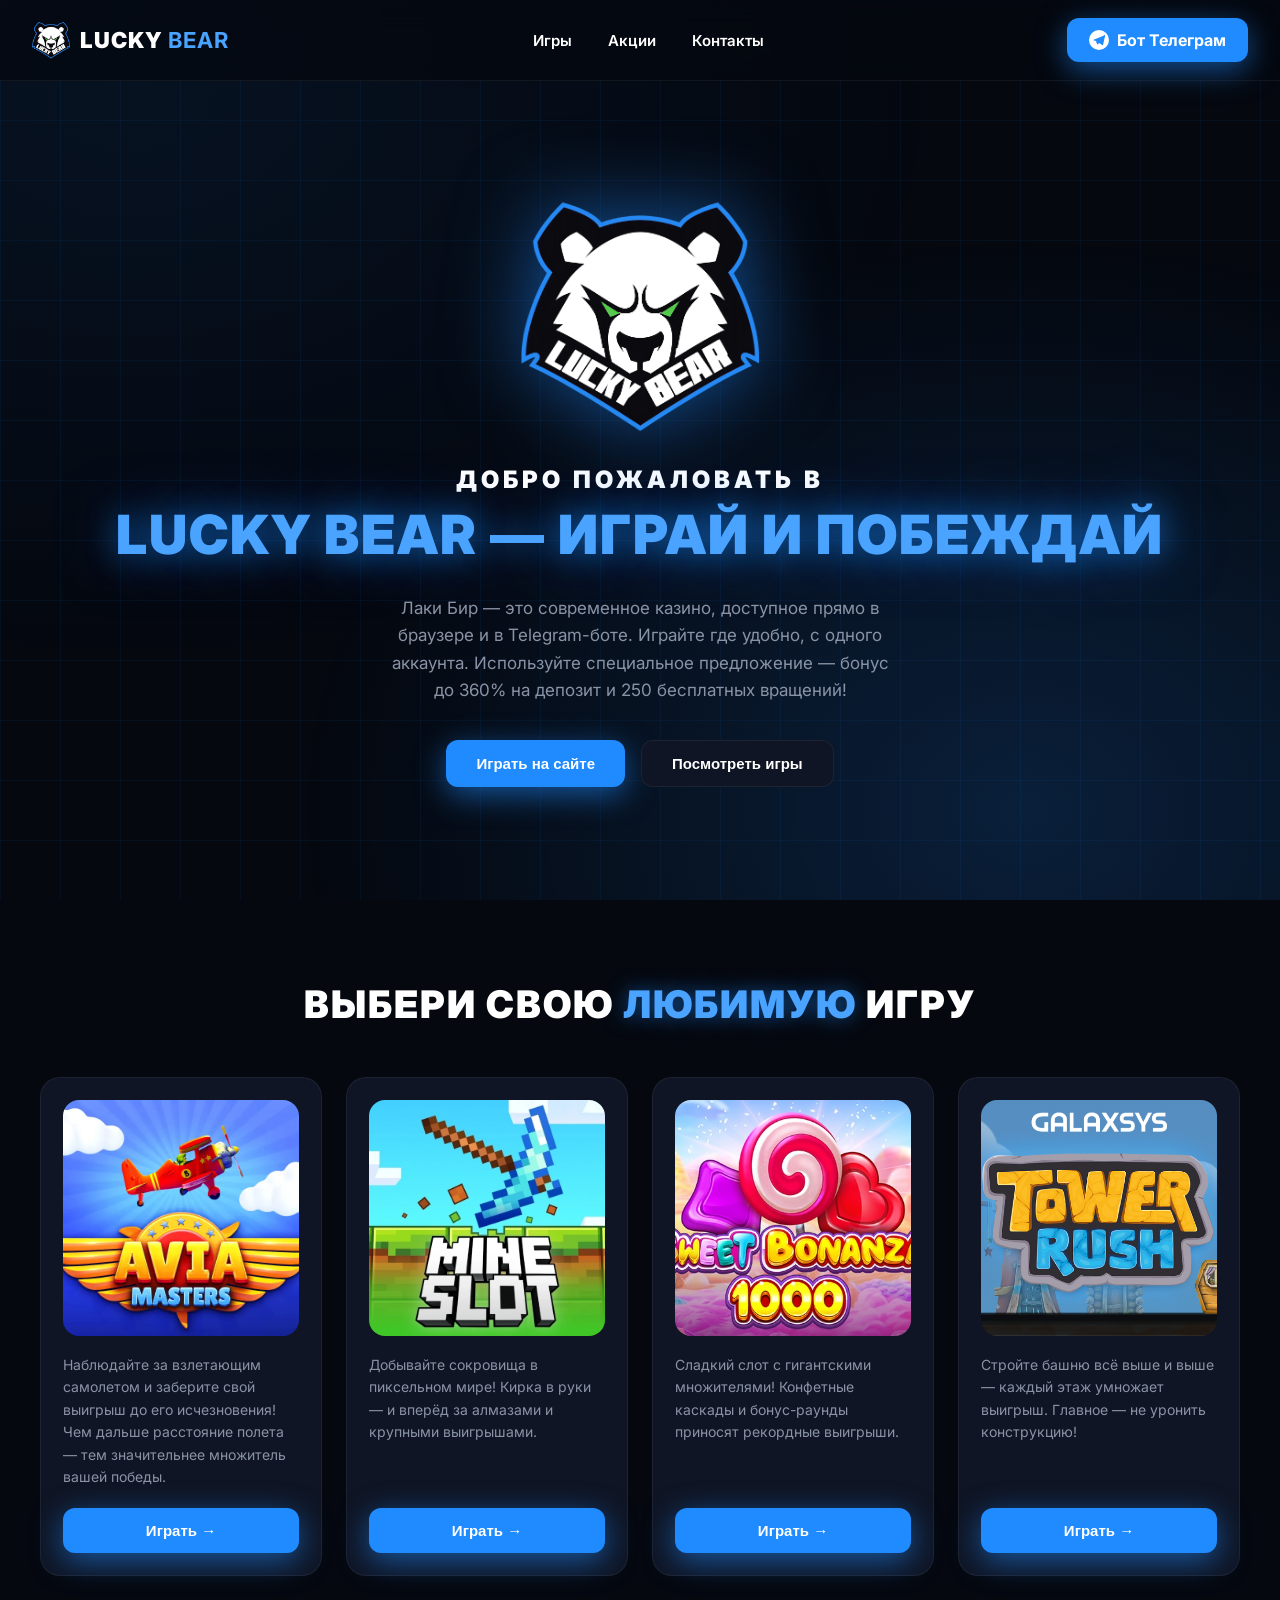
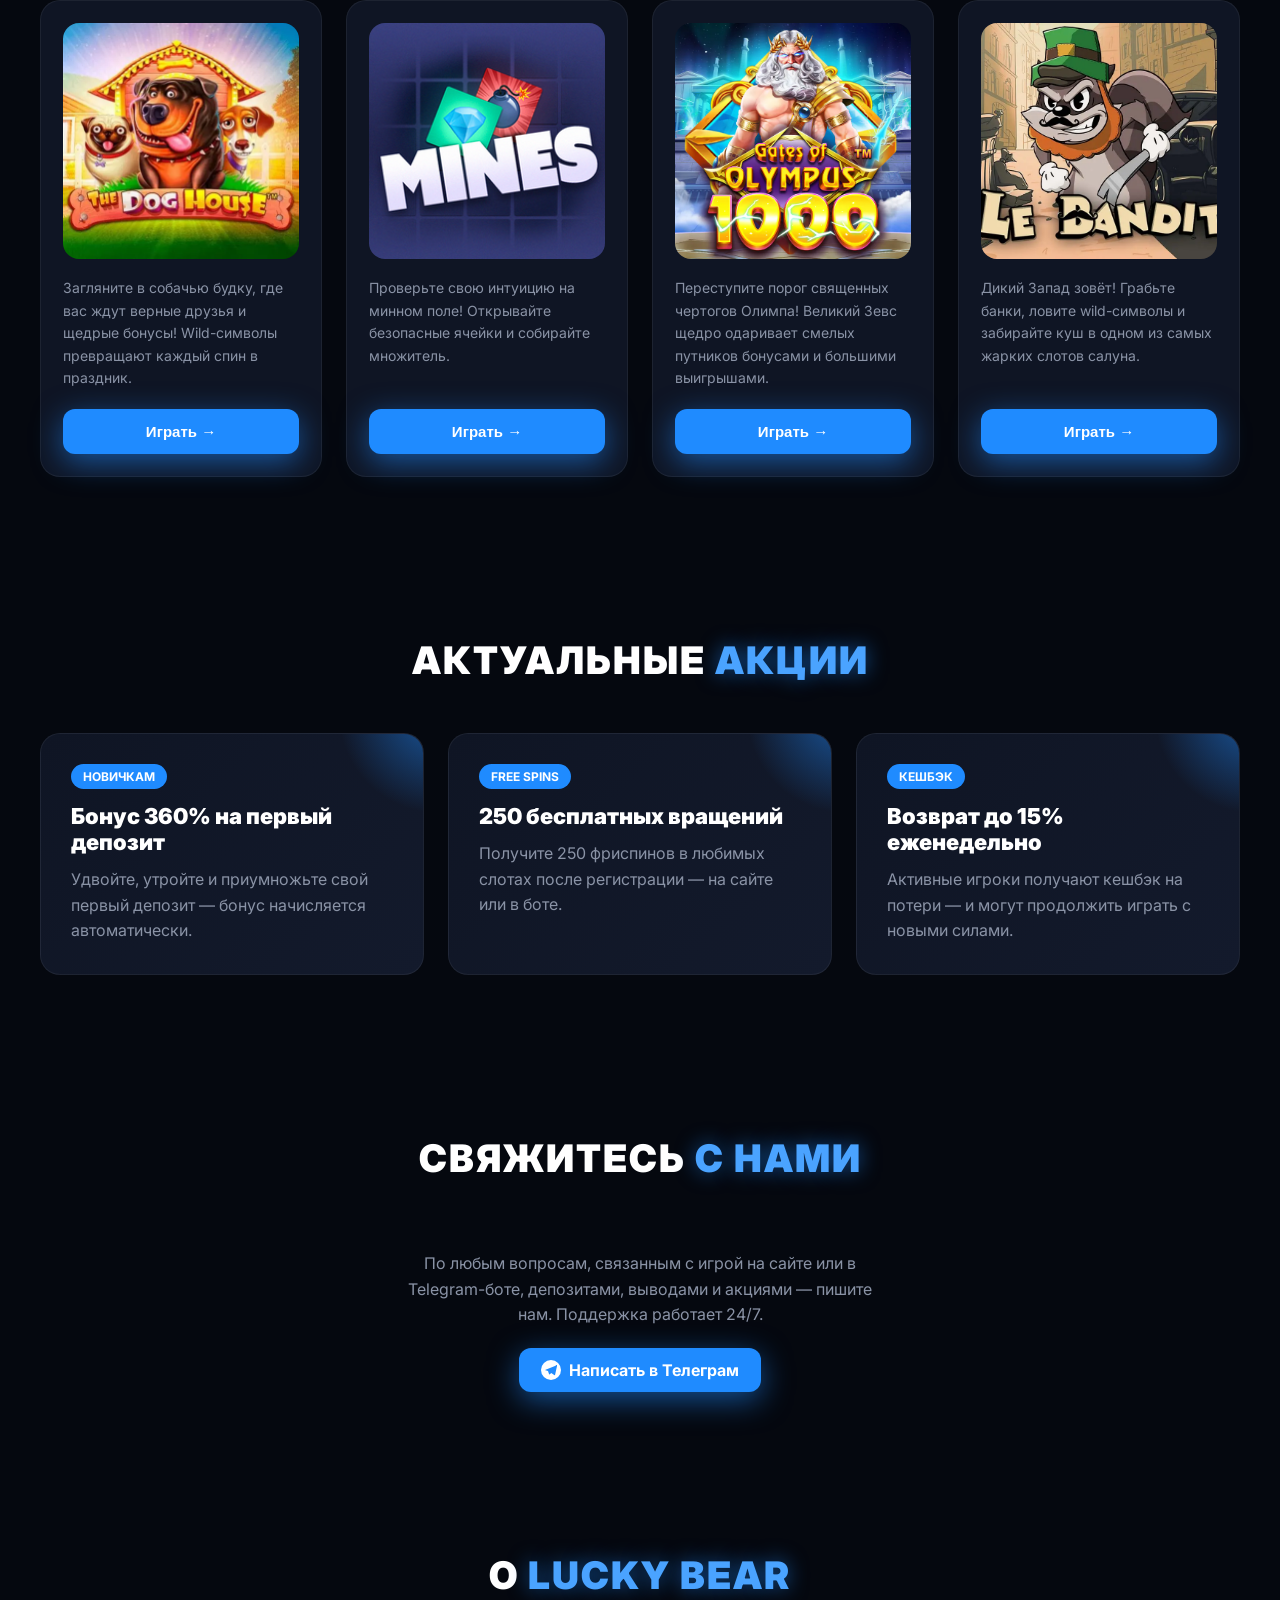
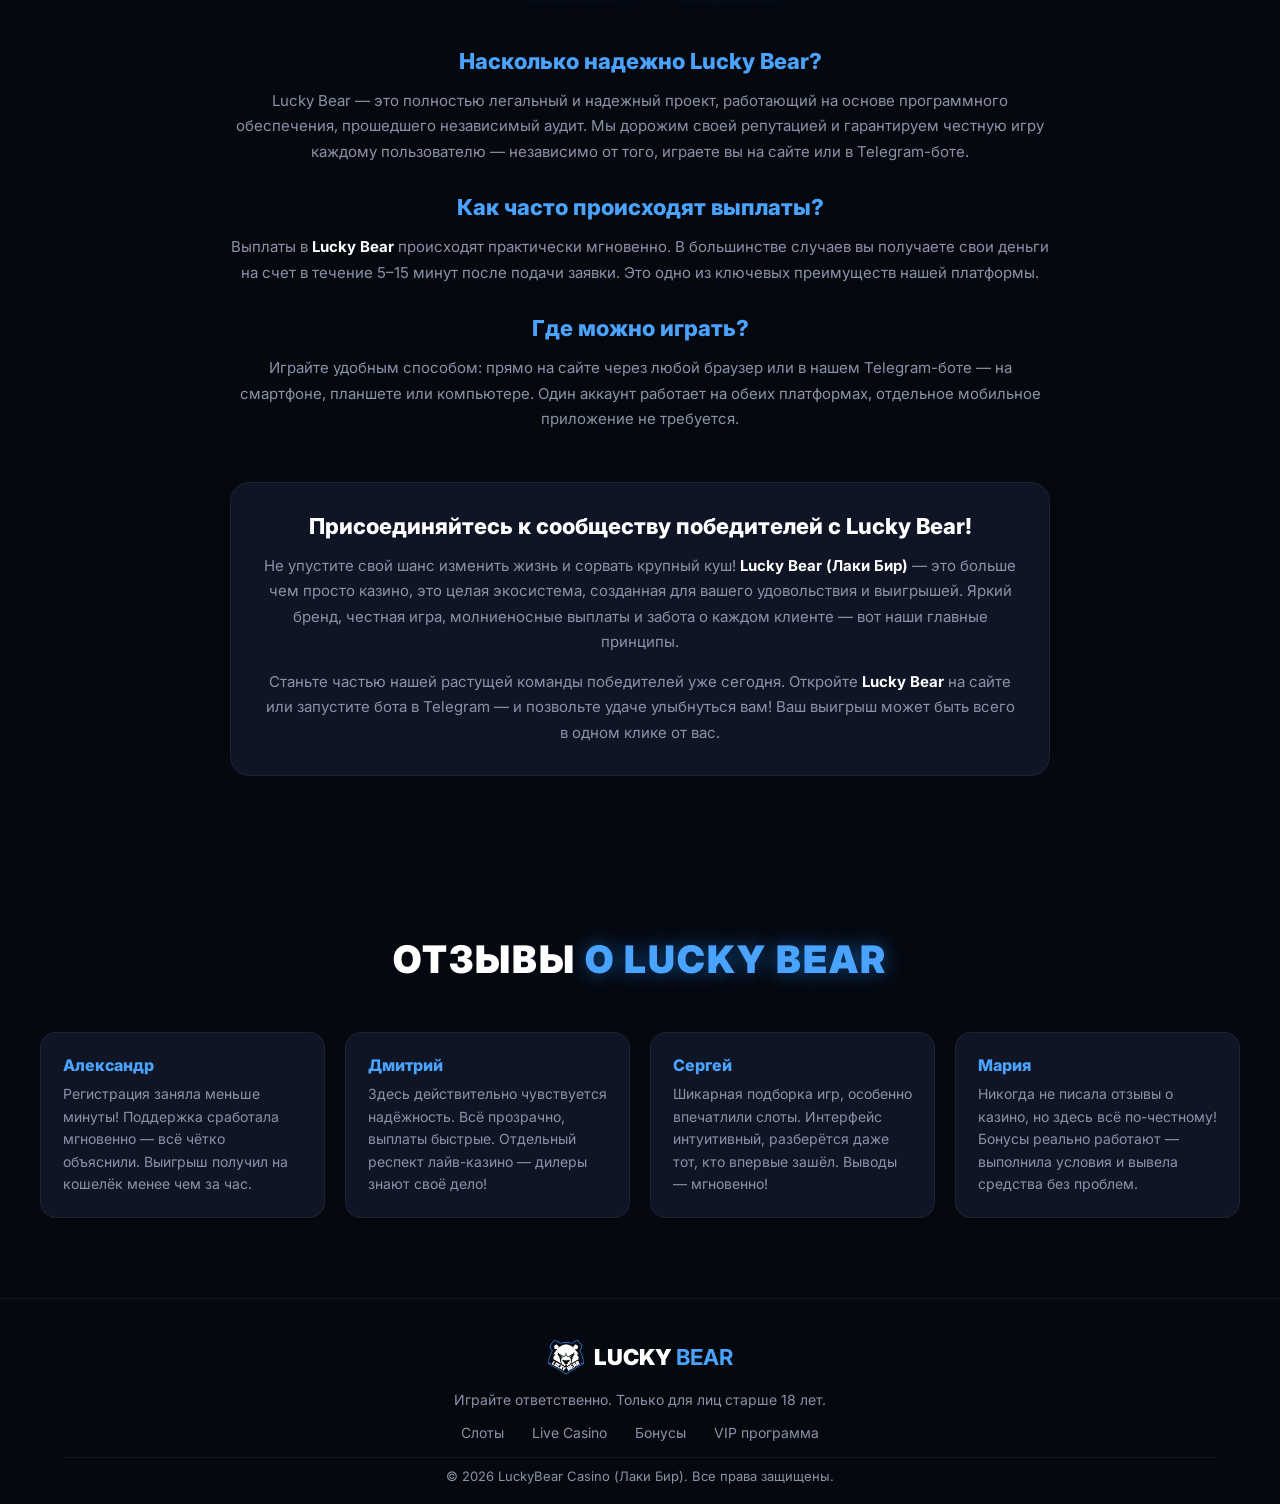
==== commit 3066d4f0: "Add files via upload" ====
--- a/index.html
+++ b/index.html
@@ -222,11 +222,47 @@
     }
 
     @media (max-width: 768px) {
-        .nav { padding: 14px 20px; gap: 12px; }
+        .nav { padding: 12px 16px; gap: 10px; }
         nav ul { display: none; }
+        .tg-btn { padding: 10px 14px; font-size: 14px; }
         .tg-btn span { display: none; }
-        .tg-btn img { margin: 0; }
-        .bear-logo { width: 180px; height: 180px; }
+        .tg-btn img, .tg-btn .tg-icon { margin: 0; }
+        .logo { font-size: 18px; }
+        .logo-icon { width: 32px; height: 32px; }
+
+        .hero { padding: 30px 18px 50px; min-height: auto; }
+        .bear-logo { width: 150px; height: 150px; margin-bottom: 18px; }
+        .hero h2 { font-size: 14px; letter-spacing: 2px; margin-bottom: 6px; }
+        .hero h1 { font-size: 26px; letter-spacing: 1px; margin-bottom: 18px; }
+        .hero p { font-size: 14px; margin-bottom: 24px; padding: 0 4px; }
+        .hero-actions { width: 100%; flex-direction: column; gap: 10px; }
+        .hero-actions button { width: 100%; padding: 14px; }
+
+        section { padding: 50px 16px; }
+        .section-title { font-size: 22px; margin-bottom: 30px; letter-spacing: 1px; }
+
+        .games-grid, .promo-grid, .reviews-grid {
+            grid-template-columns: 1fr; gap: 16px;
+        }
+        .game-card { padding: 14px; }
+        .game-card p { font-size: 13px; margin-bottom: 14px; }
+        .promo-card { padding: 22px; }
+        .promo-card h3 { font-size: 18px; }
+
+        .about h3 { font-size: 18px; margin: 22px 0 10px; }
+        .about p { font-size: 14px; }
+        .about .cta-block { padding: 22px; margin-top: 30px; }
+
+        .footer-inner { padding: 30px 16px 16px; gap: 14px; }
+        .footer-links { gap: 16px; font-size: 13px; }
+        .footer-copy { font-size: 12px; }
+    }
+
+    @media (max-width: 420px) {
+        .games-grid { grid-template-columns: repeat(2, 1fr); gap: 10px; }
+        .game-card { padding: 10px; }
+        .game-card p { font-size: 11px; line-height: 1.4; margin-bottom: 10px; }
+        .game-card .btn-primary { padding: 10px; font-size: 13px; }
     }
 </style>
 </head>
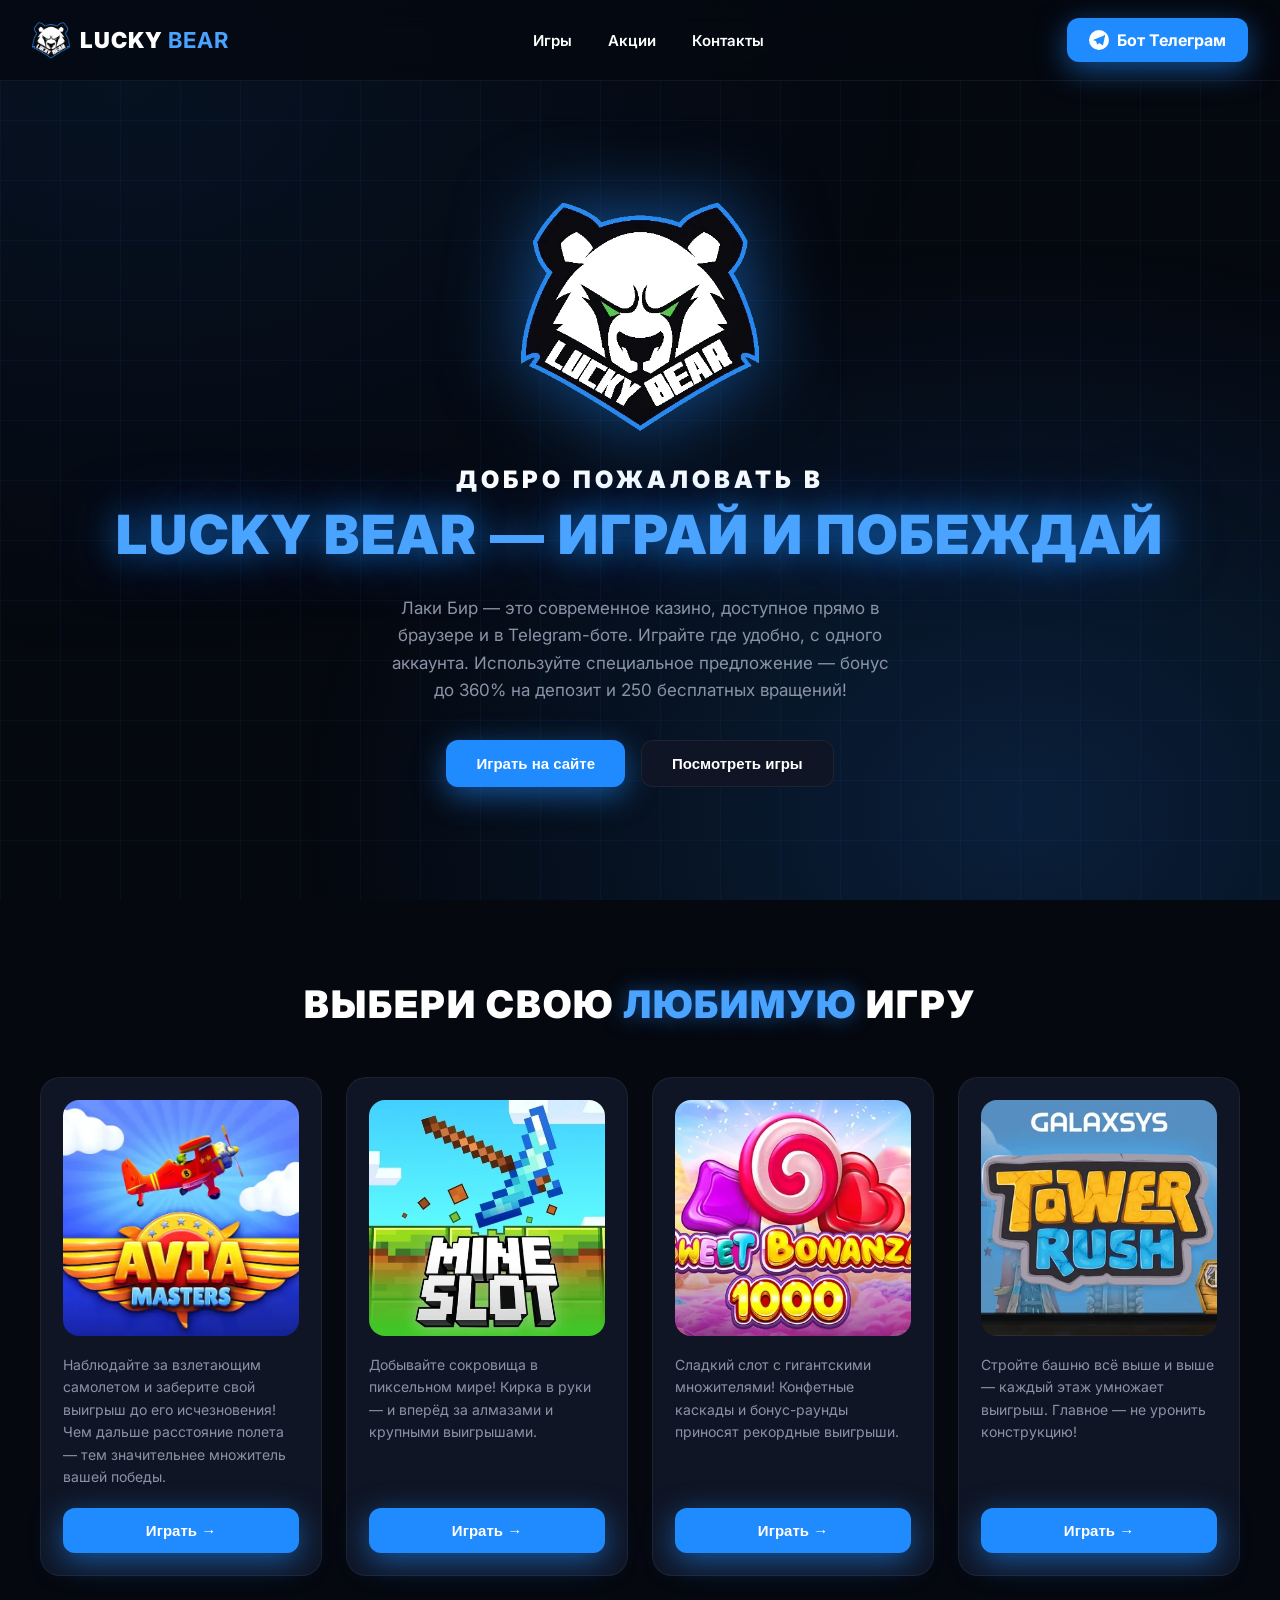
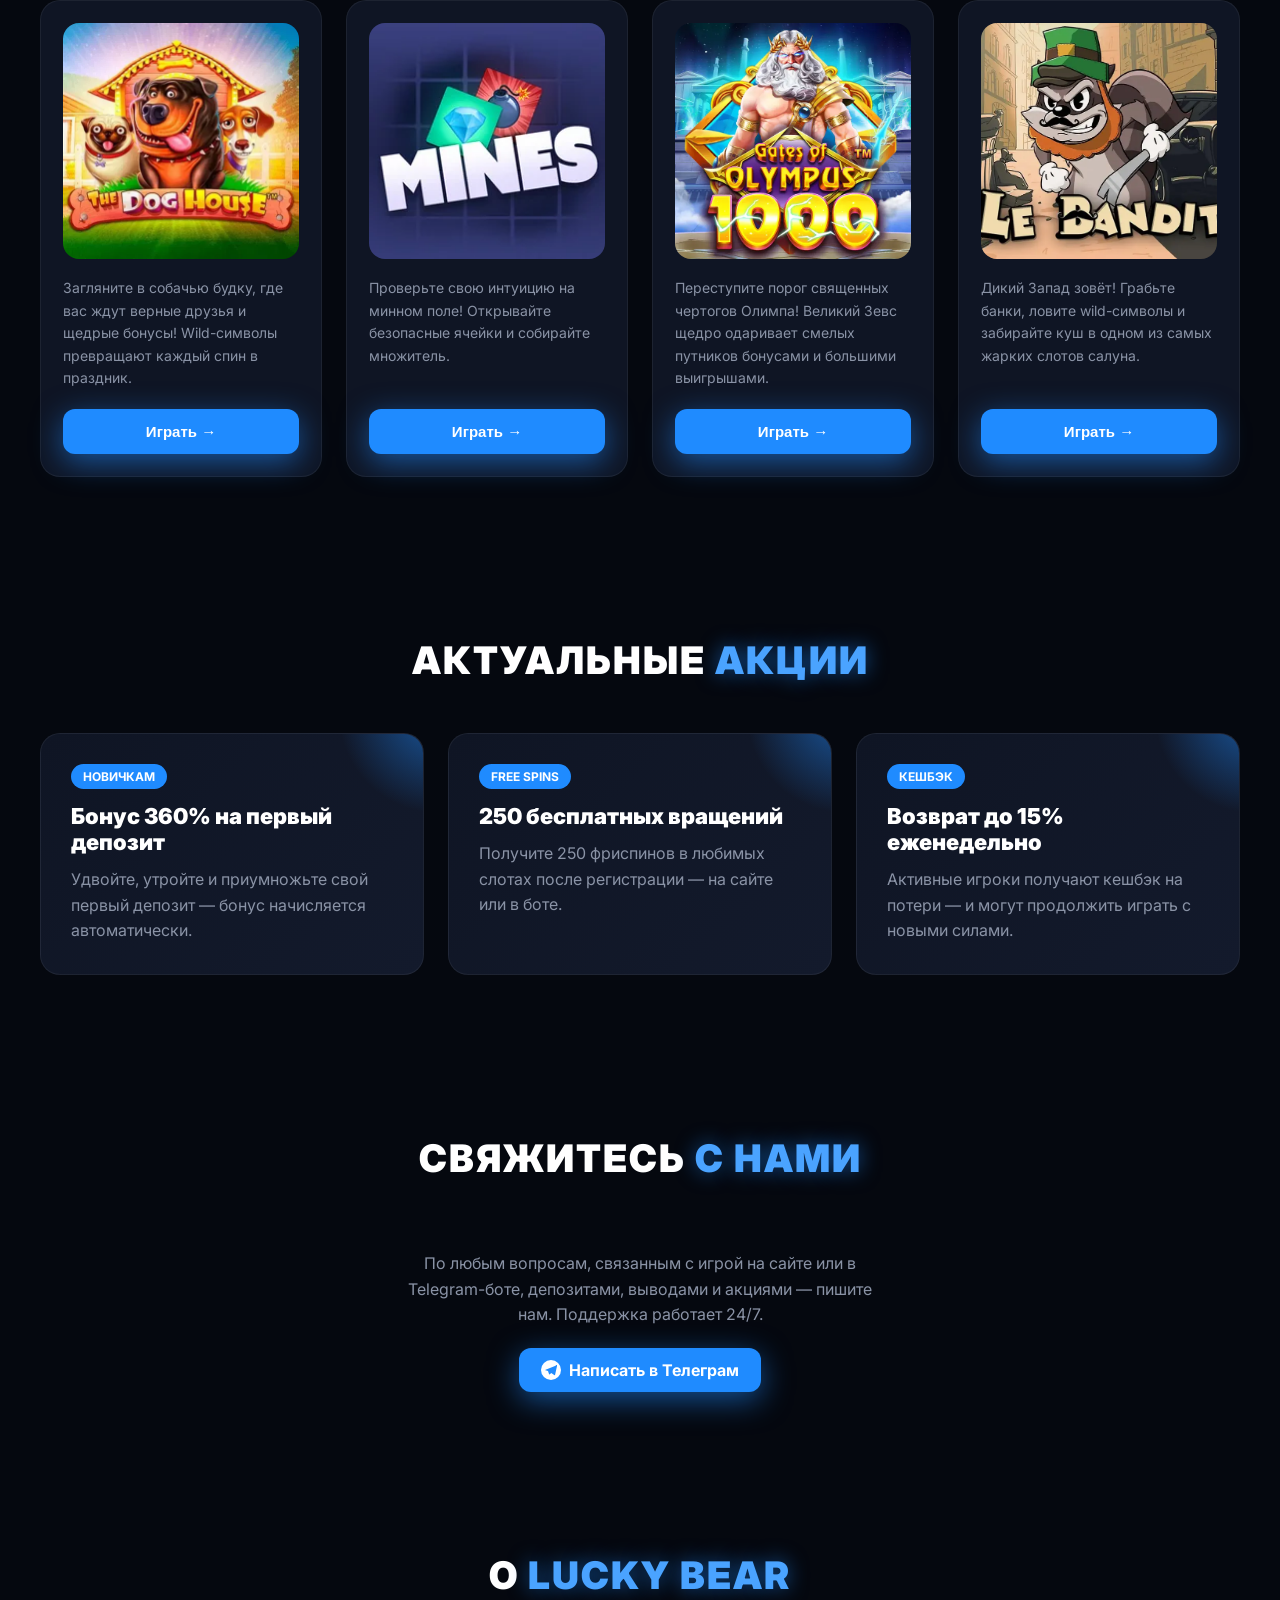
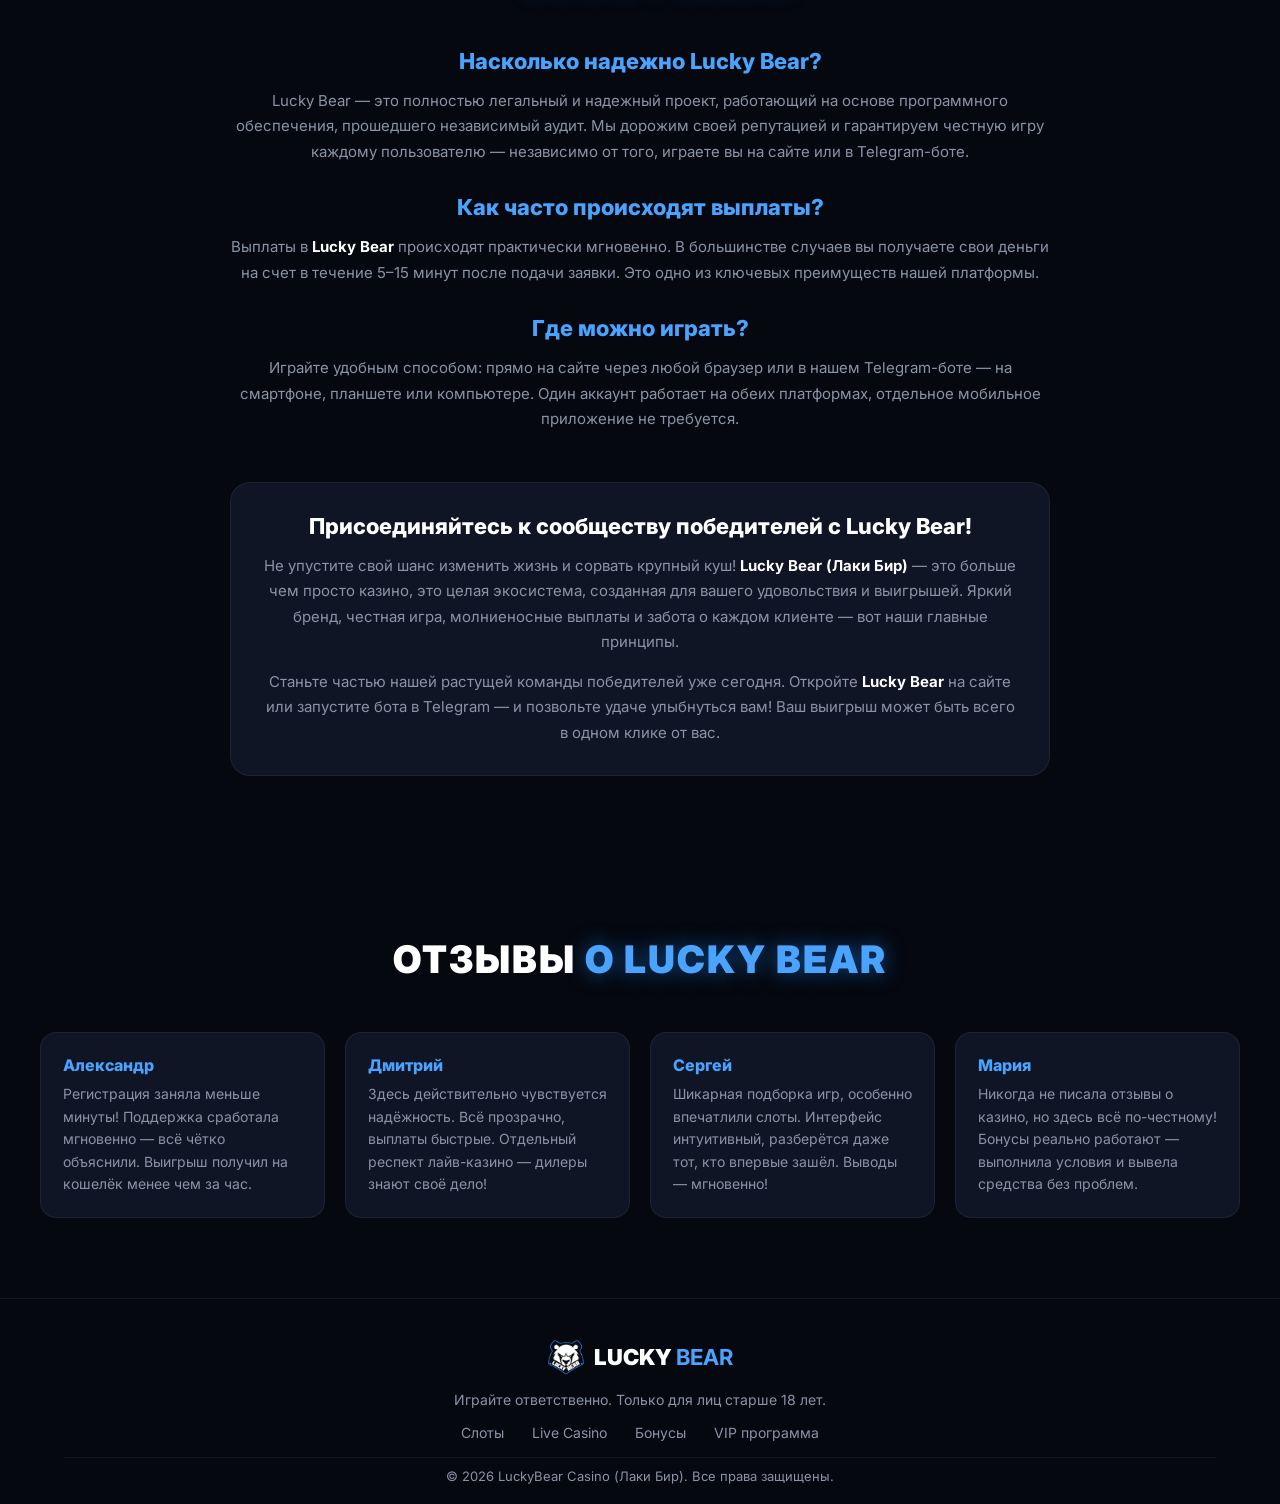
==== commit 48ae18d4: "Add files via upload" ====
--- a/index.html
+++ b/index.html
@@ -1,474 +1,572 @@
-<!DOCTYPE html>
-<html lang="ru">
-<head>
-<meta charset="UTF-8">
-<meta name="viewport" content="width=device-width, initial-scale=1.0">
-<link rel="icon" type="image/png" href="img/lucky-bear.png">
-<title>Lucky Bear — Онлайн Казино на сайте и в Telegram</title>
-<link rel="preconnect" href="https://fonts.googleapis.com">
-<link rel="preconnect" href="https://fonts.gstatic.com" crossorigin>
-<link href="https://fonts.googleapis.com/css2?family=Inter:wght@400;600;700;800;900&display=swap" rel="stylesheet">
-<style>
-    :root {
-        --bg: #05080f;
-        --bg-2: #0a0f1c;
-        --card: #0f1524;
-        --card-2: #131a2c;
-        --accent: #1f8bff;
-        --accent-2: #4aa3ff;
-        --accent-glow: rgba(31, 139, 255, 0.55);
-        --text: #ffffff;
-        --muted: #8a93a6;
-        --border: rgba(255,255,255,0.06);
-    }
-    * { box-sizing: border-box; margin: 0; padding: 0; }
-    html, body { background: var(--bg); color: var(--text); font-family: 'Inter', sans-serif; overflow-x: hidden; scroll-behavior: smooth; }
-    a { color: inherit; text-decoration: none; }
-    img { display: block; max-width: 100%; }
-
-    /* grid background */
-    body::before {
-        content: '';
-        position: fixed; inset: 0;
-        background-image:
-            linear-gradient(rgba(31,139,255,0.06) 1px, transparent 1px),
-            linear-gradient(90deg, rgba(31,139,255,0.06) 1px, transparent 1px);
-        background-size: 60px 60px;
-        pointer-events: none;
-        z-index: 0;
-    }
-    body::after {
-        content: '';
-        position: fixed; inset: 0;
-        background:
-            radial-gradient(ellipse at 80% 90%, rgba(31,139,255,0.18), transparent 50%),
-            radial-gradient(ellipse at 10% 10%, rgba(31,139,255,0.08), transparent 50%);
-        pointer-events: none;
-        z-index: 0;
-    }
-
-    /* header */
-    header {
-        position: sticky; top: 0; z-index: 50;
-        backdrop-filter: blur(14px);
-        background: rgba(5,8,15,0.7);
-        border-bottom: 1px solid var(--border);
-    }
-    .nav {
-        max-width: 1300px; margin: 0 auto; padding: 18px 32px;
-        display: flex; align-items: center; justify-content: space-between; gap: 24px;
-    }
-    .logo { display: flex; align-items: center; gap: 10px; font-weight: 900; font-size: 22px; letter-spacing: 1px; }
-    .logo-icon {
-        width: 38px; height: 38px;
-    }
-    .logo-icon img { width: 100%; height: 100%; object-fit: contain; }
-    .logo b { color: var(--accent-2); }
-    nav ul { list-style: none; display: flex; gap: 36px; }
-    nav a { color: var(--text); font-weight: 600; font-size: 15px; transition: color .2s; }
-    nav a:hover { color: var(--accent-2); }
-    .tg-btn {
-        background: var(--accent); color: #fff; padding: 12px 22px; border-radius: 12px;
-        font-weight: 700; display: inline-flex; align-items: center; gap: 8px;
-        box-shadow: 0 8px 30px var(--accent-glow);
-        transition: transform .15s, box-shadow .15s;
-    }
-    .tg-btn img { width: 18px; height: 18px; }
-    .tg-icon { width: 20px; height: 20px; display: inline-block; flex-shrink: 0; }
-    .tg-btn:hover { transform: translateY(-2px); box-shadow: 0 12px 40px var(--accent-glow); }
-
-    /* hero */
-    .hero {
-        position: relative; z-index: 1;
-        min-height: calc(100vh - 80px);
-        display: flex; flex-direction: column; align-items: center; justify-content: center;
-        text-align: center; padding: 60px 24px;
-    }
-    .bear-logo {
-        width: 240px; height: 240px; margin-bottom: 30px;
-        filter: drop-shadow(0 0 40px var(--accent-glow));
-        animation: float 4s ease-in-out infinite;
-    }
-    @keyframes float { 0%,100% { transform: translateY(0); } 50% { transform: translateY(-12px); } }
-    .hero h2 {
-        font-weight: 900; font-size: 24px; letter-spacing: 4px; text-transform: uppercase; color: #fff; margin-bottom: 8px;
-    }
-    .hero h1 {
-        font-weight: 900; font-size: clamp(28px, 5vw, 54px);
-        text-transform: uppercase; letter-spacing: 2px;
-        color: var(--accent-2);
-        text-shadow: 0 0 30px var(--accent-glow), 0 0 60px var(--accent-glow);
-        margin-bottom: 28px;
-    }
-    .hero p {
-        max-width: 520px; color: var(--muted); font-size: 17px; line-height: 1.6; margin-bottom: 36px;
-    }
-    .hero-actions { display: flex; gap: 16px; flex-wrap: wrap; justify-content: center; }
-    .btn-primary, .btn-secondary {
-        padding: 14px 30px; border-radius: 12px; font-weight: 700; font-size: 15px;
-        cursor: pointer; border: none; transition: transform .15s, box-shadow .15s, background .2s;
-    }
-    .btn-primary { background: var(--accent); color: #fff; box-shadow: 0 8px 30px var(--accent-glow); }
-    .btn-primary:hover { transform: translateY(-2px); }
-    .btn-secondary { background: var(--card); color: #fff; border: 1px solid var(--border); }
-    .btn-secondary:hover { background: var(--card-2); }
-
-    /* games */
-    section { position: relative; z-index: 1; padding: 80px 24px; }
-    .container { max-width: 1200px; margin: 0 auto; }
-    .section-title {
-        text-align: center; font-weight: 900; font-size: clamp(24px, 4vw, 38px);
-        text-transform: uppercase; letter-spacing: 2px; margin-bottom: 50px;
-    }
-    .section-title span { color: var(--accent-2); text-shadow: 0 0 20px var(--accent-glow); }
-
-    .games-grid {
-        display: grid; grid-template-columns: repeat(auto-fit, minmax(280px, 1fr));
-        gap: 24px;
-    }
-    .game-card {
-        background: var(--card); border: 1px solid var(--border); border-radius: 20px;
-        padding: 22px; display: flex; flex-direction: column;
-        transition: transform .2s, border-color .2s, box-shadow .2s;
-    }
-    .game-card:hover { transform: translateY(-6px); border-color: var(--accent); box-shadow: 0 20px 50px rgba(31,139,255,0.2); }
-    .game-thumb {
-        aspect-ratio: 1/1; border-radius: 16px; margin-bottom: 18px;
-        overflow: hidden; background: #0a0f1c;
-    }
-    .game-thumb img {
-        width: 100%; height: 100%;
-        object-fit: cover; display: block;
-    }
-    .logo-icon { background: transparent; padding: 0; }
-    .logo-icon img { width: 100%; height: 100%; object-fit: contain; }
-    .bear-logo { object-fit: contain; }
-
-    .game-card p {
-        color: var(--muted); font-size: 14px; line-height: 1.6; flex-grow: 1; margin-bottom: 20px;
-    }
-    .game-card .btn-primary { width: 100%; }
-
-    /* promotions */
-    .promo-grid {
-        display: grid; grid-template-columns: repeat(auto-fit, minmax(280px, 1fr));
-        gap: 24px;
-    }
-    .promo-card {
-        background: linear-gradient(135deg, var(--card) 0%, var(--card-2) 100%);
-        border: 1px solid var(--border); border-radius: 20px; padding: 30px;
-        position: relative; overflow: hidden;
-    }
-    .promo-card::before {
-        content: ''; position: absolute; top: -50%; right: -30%;
-        width: 200px; height: 200px; border-radius: 50%;
-        background: radial-gradient(circle, var(--accent-glow), transparent 70%);
-    }
-    .promo-card h3 { font-size: 22px; font-weight: 900; margin-bottom: 12px; position: relative; }
-    .promo-card .badge {
-        display: inline-block; background: var(--accent); color: #fff;
-        font-weight: 700; font-size: 12px; padding: 5px 12px; border-radius: 20px;
-        margin-bottom: 14px; position: relative;
-    }
-    .promo-card p { color: var(--muted); line-height: 1.6; position: relative; }
-
-    /* contacts */
-    .contacts {
-        display: flex; flex-direction: column; align-items: center; text-align: center; gap: 20px;
-    }
-    .contacts p { color: var(--muted); max-width: 500px; line-height: 1.6; }
-
-    /* FAQ + about */
-    .about { max-width: 820px; margin: 0 auto; }
-    .about h3 {
-        text-align: center; font-size: 22px; font-weight: 800; margin: 30px 0 14px;
-        color: var(--accent-2);
-    }
-    .about p { color: var(--muted); line-height: 1.7; text-align: center; font-size: 15px; }
-    .about .cta-block {
-        margin-top: 50px; padding: 30px; background: var(--card);
-        border: 1px solid var(--border); border-radius: 20px;
-    }
-    .about .cta-block h3 { color: #fff; margin-top: 0; }
-    .about b { color: #fff; }
-
-    /* reviews */
-    .reviews-grid {
-        display: grid; grid-template-columns: repeat(auto-fit, minmax(260px, 1fr));
-        gap: 20px;
-    }
-    .review {
-        background: var(--card); border: 1px solid var(--border);
-        border-radius: 16px; padding: 22px;
-    }
-    .review .name { font-weight: 800; color: var(--accent-2); margin-bottom: 8px; }
-    .review p { color: var(--muted); line-height: 1.6; font-size: 14px; }
-
-    /* footer */
-    .footer-inner {
-        max-width: 1200px; margin: 0 auto; padding: 40px 24px 20px;
-        display: flex; flex-direction: column; align-items: center; gap: 16px;
-    }
-    .footer-logo { display: flex; align-items: center; gap: 10px; font-weight: 900; font-size: 22px; }
-    .footer-logo img { width: 36px; height: 36px; object-fit: contain; }
-    .footer-links { display: flex; gap: 28px; flex-wrap: wrap; justify-content: center; }
-    .footer-links a { color: var(--muted); font-size: 14px; transition: color .2s; }
-    .footer-links a:hover { color: var(--accent-2); }
-    .footer-copy { color: var(--muted); font-size: 13px; text-align: center; padding-top: 10px; border-top: 1px solid var(--border); width: 100%; }
-    footer { padding: 0 !important; border-top: 1px solid var(--border); }
-
-    footer {
-        position: relative; z-index: 1;
-    }
-
-    @media (max-width: 768px) {
-        .nav { padding: 12px 16px; gap: 10px; }
-        nav ul { display: none; }
-        .tg-btn { padding: 10px 14px; font-size: 14px; }
-        .tg-btn span { display: none; }
-        .tg-btn img, .tg-btn .tg-icon { margin: 0; }
-        .logo { font-size: 18px; }
-        .logo-icon { width: 32px; height: 32px; }
-
-        .hero { padding: 30px 18px 50px; min-height: auto; }
-        .bear-logo { width: 150px; height: 150px; margin-bottom: 18px; }
-        .hero h2 { font-size: 14px; letter-spacing: 2px; margin-bottom: 6px; }
-        .hero h1 { font-size: 26px; letter-spacing: 1px; margin-bottom: 18px; }
-        .hero p { font-size: 14px; margin-bottom: 24px; padding: 0 4px; }
-        .hero-actions { width: 100%; flex-direction: column; gap: 10px; }
-        .hero-actions button { width: 100%; padding: 14px; }
-
-        section { padding: 50px 16px; }
-        .section-title { font-size: 22px; margin-bottom: 30px; letter-spacing: 1px; }
-
-        .games-grid, .promo-grid, .reviews-grid {
-            grid-template-columns: 1fr; gap: 16px;
-        }
-        .game-card { padding: 14px; }
-        .game-card p { font-size: 13px; margin-bottom: 14px; }
-        .promo-card { padding: 22px; }
-        .promo-card h3 { font-size: 18px; }
-
-        .about h3 { font-size: 18px; margin: 22px 0 10px; }
-        .about p { font-size: 14px; }
-        .about .cta-block { padding: 22px; margin-top: 30px; }
-
-        .footer-inner { padding: 30px 16px 16px; gap: 14px; }
-        .footer-links { gap: 16px; font-size: 13px; }
-        .footer-copy { font-size: 12px; }
-    }
-
-    @media (max-width: 420px) {
-        .games-grid { grid-template-columns: repeat(2, 1fr); gap: 10px; }
-        .game-card { padding: 10px; }
-        .game-card p { font-size: 11px; line-height: 1.4; margin-bottom: 10px; }
-        .game-card .btn-primary { padding: 10px; font-size: 13px; }
-    }
-</style>
-</head>
-<body>
-
-<header>
-    <div class="nav">
-        <div class="logo">
-            <div class="logo-icon"><img src="img/lucky-bear.png" alt="Lucky Bear"></div>
-            <span>LUCKY <b>BEAR</b></span>
-        </div>
-        <nav>
-            <ul>
-                <li><a href="#games">Игры</a></li>
-                <li><a href="#promo">Акции</a></li>
-                <li><a href="#contacts">Контакты</a></li>
-            </ul>
-        </nav>
-        <a class="tg-btn" href="#"><svg class="tg-icon" viewBox="0 0 24 24" fill="none" xmlns="http://www.w3.org/2000/svg"><circle cx="12" cy="12" r="12" fill="#fff"/><path d="M17.5 7L5.5 11.7c-.6.2-.6.6-.1.7l3 .9 1.2 3.6c.1.4.3.5.5.5.3 0 .4-.1.5-.3l1.7-1.6 3.5 2.6c.6.4 1 .2 1.2-.6l2.2-10.3c.2-.9-.3-1.3-1-1.2z" fill="#1f8bff"/></svg><span>Бот Телеграм</span></a>
-    </div>
-</header>
-
-<main>
-    <section class="hero">
-        <img class="bear-logo" src="img/lucky-bear.png" alt="Lucky Bear" width="240" height="240">
-        <h2>Добро пожаловать в</h2>
-        <h1>Lucky Bear — играй и побеждай</h1>
-        <p>Лаки Бир — это современное казино, доступное прямо в браузере и в Telegram-боте. Играйте где удобно, с одного аккаунта. Используйте специальное предложение — бонус до 360% на депозит и 250 бесплатных вращений!</p>
-        <div class="hero-actions">
-            <button class="btn-primary" onclick="document.getElementById('games').scrollIntoView()">Играть на сайте</button>
-            <button class="btn-secondary" onclick="document.getElementById('games').scrollIntoView()">Посмотреть игры</button>
-        </div>
-    </section>
-
-    <section id="games">
-        <div class="container">
-            <h2 class="section-title">Выбери свою <span>любимую</span> игру</h2>
-            <div class="games-grid">
-                <div class="game-card">
-                    <div class="game-thumb" style="--bg-img:url(img/aviamasters.png)"><img src="img/aviamasters.png" alt="Aviamasters"></div>
-                    <p>Наблюдайте за взлетающим самолетом и заберите свой выигрыш до его исчезновения! Чем дальше расстояние полета — тем значительнее множитель вашей победы.</p>
-                    <button class="btn-primary">Играть →</button>
-                </div>
-                <div class="game-card">
-                    <div class="game-thumb" style="--bg-img:url(img/mine-slot.png)"><img src="img/mine-slot.png" alt="Mine Slot"></div>
-                    <p>Добывайте сокровища в пиксельном мире! Кирка в руки — и вперёд за алмазами и крупными выигрышами.</p>
-                    <button class="btn-primary">Играть →</button>
-                </div>
-                <div class="game-card">
-                    <div class="game-thumb" style="--bg-img:url(img/sweet-bonanza.png)"><img src="img/sweet-bonanza.png" alt="Sweet Bonanza 1000"></div>
-                    <p>Сладкий слот с гигантскими множителями! Конфетные каскады и бонус-раунды приносят рекордные выигрыши.</p>
-                    <button class="btn-primary">Играть →</button>
-                </div>
-                <div class="game-card">
-                    <div class="game-thumb" style="--bg-img:url(img/tower-rush.png)"><img src="img/tower-rush.png" alt="Tower Rush"></div>
-                    <p>Стройте башню всё выше и выше — каждый этаж умножает выигрыш. Главное — не уронить конструкцию!</p>
-                    <button class="btn-primary">Играть →</button>
-                </div>
-                <div class="game-card">
-                    <div class="game-thumb" style="--bg-img:url(img/dog-house.png)"><img src="img/dog-house.png" alt="The Dog House"></div>
-                    <p>Загляните в собачью будку, где вас ждут верные друзья и щедрые бонусы! Wild-символы превращают каждый спин в праздник.</p>
-                    <button class="btn-primary">Играть →</button>
-                </div>
-                <div class="game-card">
-                    <div class="game-thumb" style="--bg-img:url(img/mines.png)"><img src="img/mines.png" alt="Mines"></div>
-                    <p>Проверьте свою интуицию на минном поле! Открывайте безопасные ячейки и собирайте множитель.</p>
-                    <button class="btn-primary">Играть →</button>
-                </div>
-                <div class="game-card">
-                    <div class="game-thumb" style="--bg-img:url(img/gates-of-olympus.png)"><img src="img/gates-of-olympus.png" alt="Gates of Olympus 1000"></div>
-                    <p>Переступите порог священных чертогов Олимпа! Великий Зевс щедро одаривает смелых путников бонусами и большими выигрышами.</p>
-                    <button class="btn-primary">Играть →</button>
-                </div>
-                <div class="game-card">
-                    <div class="game-thumb" style="--bg-img:url(img/le-bandit.png)"><img src="img/le-bandit.png" alt="Le Bandit"></div>
-                    <p>Дикий Запад зовёт! Грабьте банки, ловите wild-символы и забирайте куш в одном из самых жарких слотов салуна.</p>
-                    <button class="btn-primary">Играть →</button>
-                </div>
-            </div>
-        </div>
-    </section>
-
-    <section id="promo">
-        <div class="container">
-            <h2 class="section-title">Актуальные <span>акции</span></h2>
-            <div class="promo-grid">
-                <div class="promo-card">
-                    <span class="badge">НОВИЧКАМ</span>
-                    <h3>Бонус 360% на первый депозит</h3>
-                    <p>Удвойте, утройте и приумножьте свой первый депозит — бонус начисляется автоматически.</p>
-                </div>
-                <div class="promo-card">
-                    <span class="badge">FREE SPINS</span>
-                    <h3>250 бесплатных вращений</h3>
-                    <p>Получите 250 фриспинов в любимых слотах после регистрации — на сайте или в боте.</p>
-                </div>
-                <div class="promo-card">
-                    <span class="badge">КЕШБЭК</span>
-                    <h3>Возврат до 15% еженедельно</h3>
-                    <p>Активные игроки получают кешбэк на потери — и могут продолжить играть с новыми силами.</p>
-                </div>
-            </div>
-        </div>
-    </section>
-
-    <section id="contacts">
-        <div class="container contacts">
-            <h2 class="section-title">Свяжитесь <span>с нами</span></h2>
-            <p>По любым вопросам, связанным с игрой на сайте или в Telegram-боте, депозитами, выводами и акциями — пишите нам. Поддержка работает 24/7.</p>
-            <a class="tg-btn" href="#"><svg class="tg-icon" viewBox="0 0 24 24" fill="none" xmlns="http://www.w3.org/2000/svg"><circle cx="12" cy="12" r="12" fill="#fff"/><path d="M17.5 7L5.5 11.7c-.6.2-.6.6-.1.7l3 .9 1.2 3.6c.1.4.3.5.5.5.3 0 .4-.1.5-.3l1.7-1.6 3.5 2.6c.6.4 1 .2 1.2-.6l2.2-10.3c.2-.9-.3-1.3-1-1.2z" fill="#1f8bff"/></svg><span>Написать в Телеграм</span></a>
-        </div>
-    </section>    <section id="about">
-        <div class="container about">
-            <h2 class="section-title">О <span>Lucky Bear</span></h2>
-
-            <h3>Насколько надежно Lucky Bear?</h3>
-            <p>Lucky Bear — это полностью легальный и надежный проект, работающий на основе программного обеспечения, прошедшего независимый аудит. Мы дорожим своей репутацией и гарантируем честную игру каждому пользователю — независимо от того, играете вы на сайте или в Telegram-боте.</p>
-
-            <h3>Как часто происходят выплаты?</h3>
-            <p>Выплаты в <b>Lucky Bear</b> происходят практически мгновенно. В большинстве случаев вы получаете свои деньги на счет в течение 5–15 минут после подачи заявки. Это одно из ключевых преимуществ нашей платформы.</p>
-
-            <h3>Где можно играть?</h3>
-            <p>Играйте удобным способом: прямо на сайте через любой браузер или в нашем Telegram-боте — на смартфоне, планшете или компьютере. Один аккаунт работает на обеих платформах, отдельное мобильное приложение не требуется.</p>
-
-            <div class="cta-block">
-                <h3>Присоединяйтесь к сообществу победителей с Lucky Bear!</h3>
-                <p>Не упустите свой шанс изменить жизнь и сорвать крупный куш! <b>Lucky Bear (Лаки Бир)</b> — это больше чем просто казино, это целая экосистема, созданная для вашего удовольствия и выигрышей. Яркий бренд, честная игра, молниеносные выплаты и забота о каждом клиенте — вот наши главные принципы.</p>
-                <p style="margin-top:14px;">Станьте частью нашей растущей команды победителей уже сегодня. Откройте <b>Lucky Bear</b> на сайте или запустите бота в Telegram — и позвольте удаче улыбнуться вам! Ваш выигрыш может быть всего в одном клике от вас.</p>
-            </div>
-        </div>
-    </section>
-
-    <section id="reviews">
-        <div class="container">
-            <h2 class="section-title">Отзывы <span>о Lucky Bear</span></h2>
-            <div class="reviews-grid">
-                <div class="review">
-                    <div class="name">Александр</div>
-                    <p>Регистрация заняла меньше минуты! Поддержка сработала мгновенно — всё чётко объяснили. Выигрыш получил на кошелёк менее чем за час.</p>
-                </div>
-                <div class="review">
-                    <div class="name">Дмитрий</div>
-                    <p>Здесь действительно чувствуется надёжность. Всё прозрачно, выплаты быстрые. Отдельный респект лайв-казино — дилеры знают своё дело!</p>
-                </div>
-                <div class="review">
-                    <div class="name">Сергей</div>
-                    <p>Шикарная подборка игр, особенно впечатлили слоты. Интерфейс интуитивный, разберётся даже тот, кто впервые зашёл. Выводы — мгновенно!</p>
-                </div>
-                <div class="review">
-                    <div class="name">Мария</div>
-                    <p>Никогда не писала отзывы о казино, но здесь всё по-честному! Бонусы реально работают — выполнила условия и вывела средства без проблем.</p>
-                </div>
-            </div>
-        </div>
-    </section>
-</main>
-
-<footer>
-    <div class="footer-inner">
-        <div class="footer-logo">
-            <img src="img/lucky-bear.png" alt="Lucky Bear">
-            <span>LUCKY <b style="color:var(--accent-2);">BEAR</b></span>
-        </div>
-        <p style="color:var(--muted); font-size:14px;">Играйте ответственно. Только для лиц старше 18 лет.</p>
-        <div class="footer-links">
-            <a href="#games">Слоты</a>
-            <a href="#games">Live Casino</a>
-            <a href="#promo">Бонусы</a>
-            <a href="#promo">VIP программа</a>
-        </div>
-        <div class="footer-copy">© 2026 LuckyBear Casino (Лаки Бир). Все права защищены.</div>
-    </div>
-</footer>
-
-<script>
-    document.querySelectorAll('a[href^="#"]').forEach(a => {
-        a.addEventListener('click', e => {
-            const id = a.getAttribute('href').slice(1);
-            const el = document.getElementById(id);
-            if (el) { e.preventDefault(); el.scrollIntoView({ behavior: 'smooth' }); }
-        });
-    });
-
-    document.querySelectorAll('.game-card .btn-primary').forEach(btn => {
-        btn.addEventListener('click', () => {
-            const name = btn.parentElement.querySelector('.game-thumb').textContent;
-            alert('Игра «' + name + '» — это фан-демо. Никаких реальных ставок здесь нет :)');
-        });
-    });
-
-    const cards = document.querySelectorAll('.game-card, .promo-card');
-    const io = new IntersectionObserver(entries => {
-        entries.forEach(e => {
-            if (e.isIntersecting) {
-                e.target.style.opacity = 1;
-                e.target.style.transform = 'translateY(0)';
-            }
-        });
-    }, { threshold: 0.1 });
-    cards.forEach(c => {
-        c.style.opacity = 0;
-        c.style.transform = 'translateY(30px)';
-        c.style.transition = 'opacity .6s ease, transform .6s ease';
-        io.observe(c);
-    });
-</script>
-
-</body>
-</html>
+<!DOCTYPE html>
+<html lang="ru">
+<head>
+<meta charset="UTF-8">
+<meta name="viewport" content="width=device-width, initial-scale=1.0">
+<meta name="theme-color" content="#05080f">
+<meta name="robots" content="index, follow">
+<meta name="keywords" content="Lucky Bear, Лаки Бир, казино, онлайн казино, зеркало, бонус, фриспины, слоты, телеграм бот, Pragmatic Play, играть онлайн">
+
+<link rel="canonical" href="https://lucky-bear.online/">
+<link rel="icon" type="image/webp" href="img/lucky-bear.webp">
+<link rel="apple-touch-icon" href="img/lucky-bear.webp">
+
+<meta name="description" content="Lucky Bear Казино — играй на официальном зеркале! Бонус 360% на депозит, 250 фриспинов, топ-слоты от Pragmatic Play. Доступно на сайте и в Telegram-боте.">
+<title>Lucky Bear Казино — Официальное зеркало 2026 | ЛакиБир онлайн</title>
+
+<!-- Open Graph -->
+<meta property="og:type" content="website">
+<meta property="og:url" content="https://lucky-bear.online/">
+<meta property="og:title" content="Lucky Bear Казино — Официальное зеркало | ЛакиБир онлайн">
+<meta property="og:description" content="Бонус 360% на депозит и 250 фриспинов. Топ-слоты от Pragmatic Play и PG Soft. Играй на сайте или в Telegram-боте.">
+<meta property="og:image" content="https://lucky-bear.online/img/lucky-bear.webp">
+<meta property="og:locale" content="ru_RU">
+<meta property="og:site_name" content="Lucky Bear Casino">
+
+<!-- Twitter -->
+<meta name="twitter:card" content="summary_large_image">
+<meta name="twitter:title" content="Lucky Bear Казино — Официальное зеркало | ЛакиБир">
+<meta name="twitter:description" content="Бонус 360% на депозит и 250 фриспинов. Играй онлайн или в Telegram-боте.">
+<meta name="twitter:image" content="https://lucky-bear.online/img/lucky-bear.webp">
+
+<!-- JSON-LD: Organization -->
+<script type="application/ld+json">
+{
+  "@context": "https://schema.org",
+  "@type": "Organization",
+  "name": "Lucky Bear Casino",
+  "alternateName": "ЛакиБир",
+  "url": "https://lucky-bear.online/",
+  "logo": "https://lucky-bear.online/img/lucky-bear.webp",
+  "description": "Lucky Bear — онлайн казино с бонусом до 360% на депозит и 250 фриспинами. Доступно на сайте и в Telegram-боте.",
+  "sameAs": ["https://t.me/luckybear"]
+}
+</script>
+
+<!-- JSON-LD: FAQ -->
+<script type="application/ld+json">
+{
+  "@context": "https://schema.org",
+  "@type": "FAQPage",
+  "mainEntity": [
+    {
+      "@type": "Question",
+      "name": "Насколько надежно Lucky Bear?",
+      "acceptedAnswer": {
+        "@type": "Answer",
+        "text": "Lucky Bear — это полностью легальный и надежный проект, работающий на основе ПО, прошедшего независимый аудит. Мы гарантируем честную игру каждому пользователю."
+      }
+    },
+    {
+      "@type": "Question",
+      "name": "Как часто происходят выплаты?",
+      "acceptedAnswer": {
+        "@type": "Answer",
+        "text": "Выплаты в Lucky Bear происходят практически мгновенно — деньги поступают на счёт в течение 5-15 минут после подачи заявки."
+      }
+    },
+    {
+      "@type": "Question",
+      "name": "Где можно играть в Lucky Bear?",
+      "acceptedAnswer": {
+        "@type": "Answer",
+        "text": "Играть можно на сайте через любой браузер или в Telegram-боте на смартфоне, планшете и компьютере. Один аккаунт работает везде."
+      }
+    },
+    {
+      "@type": "Question",
+      "name": "Какой бонус получают новые игроки?",
+      "acceptedAnswer": {
+        "@type": "Answer",
+        "text": "Новые игроки получают бонус до 360% на первый депозит и 250 бесплатных вращений в популярных слотах."
+      }
+    }
+  ]
+}
+</script>
+
+<!-- JSON-LD: AggregateRating -->
+<script type="application/ld+json">
+{
+  "@context": "https://schema.org",
+  "@type": "Product",
+  "name": "Lucky Bear Casino",
+  "image": "https://lucky-bear.online/img/lucky-bear.webp",
+  "description": "Онлайн казино Lucky Bear с бонусом 360% и 250 фриспинами.",
+  "brand": { "@type": "Brand", "name": "Lucky Bear" },
+  "aggregateRating": {
+    "@type": "AggregateRating",
+    "ratingValue": "4.8",
+    "reviewCount": "247",
+    "bestRating": "5",
+    "worstRating": "1"
+  }
+}
+</script>
+<link rel="preconnect" href="https://fonts.googleapis.com">
+<link rel="preconnect" href="https://fonts.gstatic.com" crossorigin>
+<link href="https://fonts.googleapis.com/css2?family=Inter:wght@400;600;700;800;900&display=swap" rel="stylesheet">
+<style>
+    :root {
+        --bg: #05080f;
+        --bg-2: #0a0f1c;
+        --card: #0f1524;
+        --card-2: #131a2c;
+        --accent: #1f8bff;
+        --accent-2: #4aa3ff;
+        --accent-glow: rgba(31, 139, 255, 0.55);
+        --text: #ffffff;
+        --muted: #8a93a6;
+        --border: rgba(255,255,255,0.06);
+    }
+    * { box-sizing: border-box; margin: 0; padding: 0; }
+    html, body { background: var(--bg); color: var(--text); font-family: 'Inter', sans-serif; overflow-x: hidden; scroll-behavior: smooth; }
+    a { color: inherit; text-decoration: none; }
+    img { display: block; max-width: 100%; }
+
+    /* grid background */
+    body::before {
+        content: '';
+        position: fixed; inset: 0;
+        background-image:
+            linear-gradient(rgba(31,139,255,0.06) 1px, transparent 1px),
+            linear-gradient(90deg, rgba(31,139,255,0.06) 1px, transparent 1px);
+        background-size: 60px 60px;
+        pointer-events: none;
+        z-index: 0;
+    }
+    body::after {
+        content: '';
+        position: fixed; inset: 0;
+        background:
+            radial-gradient(ellipse at 80% 90%, rgba(31,139,255,0.18), transparent 50%),
+            radial-gradient(ellipse at 10% 10%, rgba(31,139,255,0.08), transparent 50%);
+        pointer-events: none;
+        z-index: 0;
+    }
+
+    /* header */
+    header {
+        position: sticky; top: 0; z-index: 50;
+        backdrop-filter: blur(14px);
+        background: rgba(5,8,15,0.7);
+        border-bottom: 1px solid var(--border);
+    }
+    .nav {
+        max-width: 1300px; margin: 0 auto; padding: 18px 32px;
+        display: flex; align-items: center; justify-content: space-between; gap: 24px;
+    }
+    .logo { display: flex; align-items: center; gap: 10px; font-weight: 900; font-size: 22px; letter-spacing: 1px; }
+    .logo-icon {
+        width: 38px; height: 38px;
+    }
+    .logo-icon img { width: 100%; height: 100%; object-fit: contain; }
+    .logo b { color: var(--accent-2); }
+    nav ul { list-style: none; display: flex; gap: 36px; }
+    nav a { color: var(--text); font-weight: 600; font-size: 15px; transition: color .2s; }
+    nav a:hover { color: var(--accent-2); }
+    .tg-btn {
+        background: var(--accent); color: #fff; padding: 12px 22px; border-radius: 12px;
+        font-weight: 700; display: inline-flex; align-items: center; gap: 8px;
+        box-shadow: 0 8px 30px var(--accent-glow);
+        transition: transform .15s, box-shadow .15s;
+    }
+    .tg-btn img { width: 18px; height: 18px; }
+    .tg-icon { width: 20px; height: 20px; display: inline-block; flex-shrink: 0; }
+    .tg-btn:hover { transform: translateY(-2px); box-shadow: 0 12px 40px var(--accent-glow); }
+
+    /* hero */
+    .hero {
+        position: relative; z-index: 1;
+        min-height: calc(100vh - 80px);
+        display: flex; flex-direction: column; align-items: center; justify-content: center;
+        text-align: center; padding: 60px 24px;
+    }
+    .bear-logo {
+        width: 240px; height: 240px; margin-bottom: 30px;
+        filter: drop-shadow(0 0 40px var(--accent-glow));
+        animation: float 4s ease-in-out infinite;
+    }
+    @keyframes float { 0%,100% { transform: translateY(0); } 50% { transform: translateY(-12px); } }
+    .hero h2 {
+        font-weight: 900; font-size: 24px; letter-spacing: 4px; text-transform: uppercase; color: #fff; margin-bottom: 8px;
+    }
+    .hero h1 {
+        font-weight: 900; font-size: clamp(28px, 5vw, 54px);
+        text-transform: uppercase; letter-spacing: 2px;
+        color: var(--accent-2);
+        text-shadow: 0 0 30px var(--accent-glow), 0 0 60px var(--accent-glow);
+        margin-bottom: 28px;
+    }
+    .hero p {
+        max-width: 520px; color: var(--muted); font-size: 17px; line-height: 1.6; margin-bottom: 36px;
+    }
+    .hero-actions { display: flex; gap: 16px; flex-wrap: wrap; justify-content: center; }
+    .btn-primary, .btn-secondary {
+        padding: 14px 30px; border-radius: 12px; font-weight: 700; font-size: 15px;
+        cursor: pointer; border: none; transition: transform .15s, box-shadow .15s, background .2s;
+    }
+    .btn-primary { background: var(--accent); color: #fff; box-shadow: 0 8px 30px var(--accent-glow); }
+    .btn-primary:hover { transform: translateY(-2px); }
+    .btn-secondary { background: var(--card); color: #fff; border: 1px solid var(--border); }
+    .btn-secondary:hover { background: var(--card-2); }
+
+    /* games */
+    section { position: relative; z-index: 1; padding: 80px 24px; }
+    .container { max-width: 1200px; margin: 0 auto; }
+    .section-title {
+        text-align: center; font-weight: 900; font-size: clamp(24px, 4vw, 38px);
+        text-transform: uppercase; letter-spacing: 2px; margin-bottom: 50px;
+    }
+    .section-title span { color: var(--accent-2); text-shadow: 0 0 20px var(--accent-glow); }
+
+    .games-grid {
+        display: grid; grid-template-columns: repeat(auto-fit, minmax(280px, 1fr));
+        gap: 24px;
+    }
+    .game-card {
+        background: var(--card); border: 1px solid var(--border); border-radius: 20px;
+        padding: 22px; display: flex; flex-direction: column;
+        transition: transform .2s, border-color .2s, box-shadow .2s;
+    }
+    .game-card:hover { transform: translateY(-6px); border-color: var(--accent); box-shadow: 0 20px 50px rgba(31,139,255,0.2); }
+    .game-thumb {
+        aspect-ratio: 1/1; border-radius: 16px; margin-bottom: 18px;
+        overflow: hidden; background: #0a0f1c;
+    }
+    .game-thumb img {
+        width: 100%; height: 100%;
+        object-fit: cover; display: block;
+    }
+    .logo-icon { background: transparent; padding: 0; }
+    .logo-icon img { width: 100%; height: 100%; object-fit: contain; }
+    .bear-logo { object-fit: contain; }
+
+    .game-card p {
+        color: var(--muted); font-size: 14px; line-height: 1.6; flex-grow: 1; margin-bottom: 20px;
+    }
+    .game-card .btn-primary { width: 100%; }
+
+    /* promotions */
+    .promo-grid {
+        display: grid; grid-template-columns: repeat(auto-fit, minmax(280px, 1fr));
+        gap: 24px;
+    }
+    .promo-card {
+        background: linear-gradient(135deg, var(--card) 0%, var(--card-2) 100%);
+        border: 1px solid var(--border); border-radius: 20px; padding: 30px;
+        position: relative; overflow: hidden;
+    }
+    .promo-card::before {
+        content: ''; position: absolute; top: -50%; right: -30%;
+        width: 200px; height: 200px; border-radius: 50%;
+        background: radial-gradient(circle, var(--accent-glow), transparent 70%);
+    }
+    .promo-card h3 { font-size: 22px; font-weight: 900; margin-bottom: 12px; position: relative; }
+    .promo-card .badge {
+        display: inline-block; background: var(--accent); color: #fff;
+        font-weight: 700; font-size: 12px; padding: 5px 12px; border-radius: 20px;
+        margin-bottom: 14px; position: relative;
+    }
+    .promo-card p { color: var(--muted); line-height: 1.6; position: relative; }
+
+    /* contacts */
+    .contacts {
+        display: flex; flex-direction: column; align-items: center; text-align: center; gap: 20px;
+    }
+    .contacts p { color: var(--muted); max-width: 500px; line-height: 1.6; }
+
+    /* FAQ + about */
+    .about { max-width: 820px; margin: 0 auto; }
+    .about h3 {
+        text-align: center; font-size: 22px; font-weight: 800; margin: 30px 0 14px;
+        color: var(--accent-2);
+    }
+    .about p { color: var(--muted); line-height: 1.7; text-align: center; font-size: 15px; }
+    .about .cta-block {
+        margin-top: 50px; padding: 30px; background: var(--card);
+        border: 1px solid var(--border); border-radius: 20px;
+    }
+    .about .cta-block h3 { color: #fff; margin-top: 0; }
+    .about b { color: #fff; }
+
+    /* reviews */
+    .reviews-grid {
+        display: grid; grid-template-columns: repeat(auto-fit, minmax(260px, 1fr));
+        gap: 20px;
+    }
+    .review {
+        background: var(--card); border: 1px solid var(--border);
+        border-radius: 16px; padding: 22px;
+    }
+    .review .name { font-weight: 800; color: var(--accent-2); margin-bottom: 8px; }
+    .review p { color: var(--muted); line-height: 1.6; font-size: 14px; }
+
+    /* footer */
+    .footer-inner {
+        max-width: 1200px; margin: 0 auto; padding: 40px 24px 20px;
+        display: flex; flex-direction: column; align-items: center; gap: 16px;
+    }
+    .footer-logo { display: flex; align-items: center; gap: 10px; font-weight: 900; font-size: 22px; }
+    .footer-logo img { width: 36px; height: 36px; object-fit: contain; }
+    .footer-links { display: flex; gap: 28px; flex-wrap: wrap; justify-content: center; }
+    .footer-links a { color: var(--muted); font-size: 14px; transition: color .2s; }
+    .footer-links a:hover { color: var(--accent-2); }
+    .footer-copy { color: var(--muted); font-size: 13px; text-align: center; padding-top: 10px; border-top: 1px solid var(--border); width: 100%; }
+    footer { padding: 0 !important; border-top: 1px solid var(--border); }
+
+    footer {
+        position: relative; z-index: 1;
+    }
+
+    @media (max-width: 768px) {
+        .nav { padding: 12px 16px; gap: 10px; }
+        nav ul { display: none; }
+        .tg-btn { padding: 10px 14px; font-size: 14px; }
+        .tg-btn span { display: none; }
+        .tg-btn img, .tg-btn .tg-icon { margin: 0; }
+        .logo { font-size: 18px; }
+        .logo-icon { width: 32px; height: 32px; }
+
+        .hero { padding: 30px 18px 50px; min-height: auto; }
+        .bear-logo { width: 150px; height: 150px; margin-bottom: 18px; }
+        .hero h2 { font-size: 14px; letter-spacing: 2px; margin-bottom: 6px; }
+        .hero h1 { font-size: 26px; letter-spacing: 1px; margin-bottom: 18px; }
+        .hero p { font-size: 14px; margin-bottom: 24px; padding: 0 4px; }
+        .hero-actions { width: 100%; flex-direction: column; gap: 10px; }
+        .hero-actions button { width: 100%; padding: 14px; }
+
+        section { padding: 50px 16px; }
+        .section-title { font-size: 22px; margin-bottom: 30px; letter-spacing: 1px; }
+
+        .games-grid, .promo-grid, .reviews-grid {
+            grid-template-columns: 1fr; gap: 16px;
+        }
+        .game-card { padding: 14px; }
+        .game-card p { font-size: 13px; margin-bottom: 14px; }
+        .promo-card { padding: 22px; }
+        .promo-card h3 { font-size: 18px; }
+
+        .about h3 { font-size: 18px; margin: 22px 0 10px; }
+        .about p { font-size: 14px; }
+        .about .cta-block { padding: 22px; margin-top: 30px; }
+
+        .footer-inner { padding: 30px 16px 16px; gap: 14px; }
+        .footer-links { gap: 16px; font-size: 13px; }
+        .footer-copy { font-size: 12px; }
+    }
+
+    @media (max-width: 420px) {
+        .games-grid { grid-template-columns: repeat(2, 1fr); gap: 10px; }
+        .game-card { padding: 10px; }
+        .game-card p { font-size: 11px; line-height: 1.4; margin-bottom: 10px; }
+        .game-card .btn-primary { padding: 10px; font-size: 13px; }
+    }
+</style>
+</head>
+<body>
+
+<header>
+    <div class="nav">
+        <div class="logo">
+            <div class="logo-icon"><img src="img/lucky-bear.webp" alt="Lucky Bear Casino логотип" width="38" height="38"></div>
+            <span>LUCKY <b>BEAR</b></span>
+        </div>
+        <nav>
+            <ul>
+                <li><a href="#games">Игры</a></li>
+                <li><a href="#promo">Акции</a></li>
+                <li><a href="#contacts">Контакты</a></li>
+            </ul>
+        </nav>
+        <a class="tg-btn" href="#"><svg class="tg-icon" viewBox="0 0 24 24" fill="none" xmlns="http://www.w3.org/2000/svg"><circle cx="12" cy="12" r="12" fill="#fff"/><path d="M17.5 7L5.5 11.7c-.6.2-.6.6-.1.7l3 .9 1.2 3.6c.1.4.3.5.5.5.3 0 .4-.1.5-.3l1.7-1.6 3.5 2.6c.6.4 1 .2 1.2-.6l2.2-10.3c.2-.9-.3-1.3-1-1.2z" fill="#1f8bff"/></svg><span>Бот Телеграм</span></a>
+    </div>
+</header>
+
+<main>
+    <section class="hero">
+        <img class="bear-logo" src="img/lucky-bear.webp" alt="Lucky Bear Casino — Лаки Бир онлайн казино" width="240" height="240" fetchpriority="high">
+        <h2>Добро пожаловать в</h2>
+        <h1>Lucky Bear — играй и побеждай</h1>
+        <p>Лаки Бир — это современное казино, доступное прямо в браузере и в Telegram-боте. Играйте где удобно, с одного аккаунта. Используйте специальное предложение — бонус до 360% на депозит и 250 бесплатных вращений!</p>
+        <div class="hero-actions">
+            <button class="btn-primary" onclick="document.getElementById('games').scrollIntoView()">Играть на сайте</button>
+            <button class="btn-secondary" onclick="document.getElementById('games').scrollIntoView()">Посмотреть игры</button>
+        </div>
+    </section>
+
+    <section id="games">
+        <div class="container">
+            <h2 class="section-title">Выбери свою <span>любимую</span> игру</h2>
+            <div class="games-grid">
+                <div class="game-card">
+                    <div class="game-thumb" style="--bg-img:url(img/aviamasters.webp)"><img src="img/aviamasters.webp" alt="Lucky Bear — слот Aviamasters" loading="lazy" width="400" height="400"></div>
+                    <p>Наблюдайте за взлетающим самолетом и заберите свой выигрыш до его исчезновения! Чем дальше расстояние полета — тем значительнее множитель вашей победы.</p>
+                    <button class="btn-primary">Играть →</button>
+                </div>
+                <div class="game-card">
+                    <div class="game-thumb" style="--bg-img:url(img/mine-slot.webp)"><img src="img/mine-slot.webp" alt="Lucky Bear — слот Mine Slot" loading="lazy" width="400" height="400"></div>
+                    <p>Добывайте сокровища в пиксельном мире! Кирка в руки — и вперёд за алмазами и крупными выигрышами.</p>
+                    <button class="btn-primary">Играть →</button>
+                </div>
+                <div class="game-card">
+                    <div class="game-thumb" style="--bg-img:url(img/sweet-bonanza.webp)"><img src="img/sweet-bonanza.webp" alt="Lucky Bear — слот Sweet Bonanza 1000 от Pragmatic Play" loading="lazy" width="400" height="400"></div>
+                    <p>Сладкий слот с гигантскими множителями! Конфетные каскады и бонус-раунды приносят рекордные выигрыши.</p>
+                    <button class="btn-primary">Играть →</button>
+                </div>
+                <div class="game-card">
+                    <div class="game-thumb" style="--bg-img:url(img/tower-rush.webp)"><img src="img/tower-rush.webp" alt="Lucky Bear — слот Tower Rush от Galaxsys" loading="lazy" width="400" height="400"></div>
+                    <p>Стройте башню всё выше и выше — каждый этаж умножает выигрыш. Главное — не уронить конструкцию!</p>
+                    <button class="btn-primary">Играть →</button>
+                </div>
+                <div class="game-card">
+                    <div class="game-thumb" style="--bg-img:url(img/dog-house.webp)"><img src="img/dog-house.webp" alt="Lucky Bear — слот The Dog House от Pragmatic Play" loading="lazy" width="400" height="400"></div>
+                    <p>Загляните в собачью будку, где вас ждут верные друзья и щедрые бонусы! Wild-символы превращают каждый спин в праздник.</p>
+                    <button class="btn-primary">Играть →</button>
+                </div>
+                <div class="game-card">
+                    <div class="game-thumb" style="--bg-img:url(img/mines.webp)"><img src="img/mines.webp" alt="Lucky Bear — игра Mines" loading="lazy" width="400" height="400"></div>
+                    <p>Проверьте свою интуицию на минном поле! Открывайте безопасные ячейки и собирайте множитель.</p>
+                    <button class="btn-primary">Играть →</button>
+                </div>
+                <div class="game-card">
+                    <div class="game-thumb" style="--bg-img:url(img/gates-of-olympus.webp)"><img src="img/gates-of-olympus.webp" alt="Lucky Bear — слот Gates of Olympus 1000 от Pragmatic Play" loading="lazy" width="400" height="400"></div>
+                    <p>Переступите порог священных чертогов Олимпа! Великий Зевс щедро одаривает смелых путников бонусами и большими выигрышами.</p>
+                    <button class="btn-primary">Играть →</button>
+                </div>
+                <div class="game-card">
+                    <div class="game-thumb" style="--bg-img:url(img/le-bandit.webp)"><img src="img/le-bandit.webp" alt="Lucky Bear — слот Le Bandit от Hacksaw Gaming" loading="lazy" width="400" height="400"></div>
+                    <p>Дикий Запад зовёт! Грабьте банки, ловите wild-символы и забирайте куш в одном из самых жарких слотов салуна.</p>
+                    <button class="btn-primary">Играть →</button>
+                </div>
+            </div>
+        </div>
+    </section>
+
+    <section id="promo">
+        <div class="container">
+            <h2 class="section-title">Актуальные <span>акции</span></h2>
+            <div class="promo-grid">
+                <div class="promo-card">
+                    <span class="badge">НОВИЧКАМ</span>
+                    <h3>Бонус 360% на первый депозит</h3>
+                    <p>Удвойте, утройте и приумножьте свой первый депозит — бонус начисляется автоматически.</p>
+                </div>
+                <div class="promo-card">
+                    <span class="badge">FREE SPINS</span>
+                    <h3>250 бесплатных вращений</h3>
+                    <p>Получите 250 фриспинов в любимых слотах после регистрации — на сайте или в боте.</p>
+                </div>
+                <div class="promo-card">
+                    <span class="badge">КЕШБЭК</span>
+                    <h3>Возврат до 15% еженедельно</h3>
+                    <p>Активные игроки получают кешбэк на потери — и могут продолжить играть с новыми силами.</p>
+                </div>
+            </div>
+        </div>
+    </section>
+
+    <section id="contacts">
+        <div class="container contacts">
+            <h2 class="section-title">Свяжитесь <span>с нами</span></h2>
+            <p>По любым вопросам, связанным с игрой на сайте или в Telegram-боте, депозитами, выводами и акциями — пишите нам. Поддержка работает 24/7.</p>
+            <a class="tg-btn" href="#"><svg class="tg-icon" viewBox="0 0 24 24" fill="none" xmlns="http://www.w3.org/2000/svg"><circle cx="12" cy="12" r="12" fill="#fff"/><path d="M17.5 7L5.5 11.7c-.6.2-.6.6-.1.7l3 .9 1.2 3.6c.1.4.3.5.5.5.3 0 .4-.1.5-.3l1.7-1.6 3.5 2.6c.6.4 1 .2 1.2-.6l2.2-10.3c.2-.9-.3-1.3-1-1.2z" fill="#1f8bff"/></svg><span>Написать в Телеграм</span></a>
+        </div>
+    </section>    <section id="about">
+        <div class="container about">
+            <h2 class="section-title">О <span>Lucky Bear</span></h2>
+
+            <h3>Насколько надежно Lucky Bear?</h3>
+            <p>Lucky Bear — это полностью легальный и надежный проект, работающий на основе программного обеспечения, прошедшего независимый аудит. Мы дорожим своей репутацией и гарантируем честную игру каждому пользователю — независимо от того, играете вы на сайте или в Telegram-боте.</p>
+
+            <h3>Как часто происходят выплаты?</h3>
+            <p>Выплаты в <b>Lucky Bear</b> происходят практически мгновенно. В большинстве случаев вы получаете свои деньги на счет в течение 5–15 минут после подачи заявки. Это одно из ключевых преимуществ нашей платформы.</p>
+
+            <h3>Где можно играть?</h3>
+            <p>Играйте удобным способом: прямо на сайте через любой браузер или в нашем Telegram-боте — на смартфоне, планшете или компьютере. Один аккаунт работает на обеих платформах, отдельное мобильное приложение не требуется.</p>
+
+            <div class="cta-block">
+                <h3>Присоединяйтесь к сообществу победителей с Lucky Bear!</h3>
+                <p>Не упустите свой шанс изменить жизнь и сорвать крупный куш! <b>Lucky Bear (Лаки Бир)</b> — это больше чем просто казино, это целая экосистема, созданная для вашего удовольствия и выигрышей. Яркий бренд, честная игра, молниеносные выплаты и забота о каждом клиенте — вот наши главные принципы.</p>
+                <p style="margin-top:14px;">Станьте частью нашей растущей команды победителей уже сегодня. Откройте <b>Lucky Bear</b> на сайте или запустите бота в Telegram — и позвольте удаче улыбнуться вам! Ваш выигрыш может быть всего в одном клике от вас.</p>
+            </div>
+        </div>
+    </section>
+
+    <section id="reviews">
+        <div class="container">
+            <h2 class="section-title">Отзывы <span>о Lucky Bear</span></h2>
+            <div class="reviews-grid">
+                <div class="review">
+                    <div class="name">Александр</div>
+                    <p>Регистрация заняла меньше минуты! Поддержка сработала мгновенно — всё чётко объяснили. Выигрыш получил на кошелёк менее чем за час.</p>
+                </div>
+                <div class="review">
+                    <div class="name">Дмитрий</div>
+                    <p>Здесь действительно чувствуется надёжность. Всё прозрачно, выплаты быстрые. Отдельный респект лайв-казино — дилеры знают своё дело!</p>
+                </div>
+                <div class="review">
+                    <div class="name">Сергей</div>
+                    <p>Шикарная подборка игр, особенно впечатлили слоты. Интерфейс интуитивный, разберётся даже тот, кто впервые зашёл. Выводы — мгновенно!</p>
+                </div>
+                <div class="review">
+                    <div class="name">Мария</div>
+                    <p>Никогда не писала отзывы о казино, но здесь всё по-честному! Бонусы реально работают — выполнила условия и вывела средства без проблем.</p>
+                </div>
+            </div>
+        </div>
+    </section>
+</main>
+
+<footer>
+    <div class="footer-inner">
+        <div class="footer-logo">
+            <img src="img/lucky-bear.webp" alt="Lucky Bear" loading="lazy" width="36" height="36">
+            <span>LUCKY <b style="color:var(--accent-2);">BEAR</b></span>
+        </div>
+        <p style="color:var(--muted); font-size:14px;">Играйте ответственно. Только для лиц старше 18 лет.</p>
+        <div class="footer-links">
+            <a href="#games">Слоты</a>
+            <a href="#games">Live Casino</a>
+            <a href="#promo">Бонусы</a>
+            <a href="#promo">VIP программа</a>
+        </div>
+        <div class="footer-copy">© 2026 LuckyBear Casino (Лаки Бир). Все права защищены.</div>
+    </div>
+</footer>
+
+<script>
+    document.querySelectorAll('a[href^="#"]').forEach(a => {
+        a.addEventListener('click', e => {
+            const id = a.getAttribute('href').slice(1);
+            const el = document.getElementById(id);
+            if (el) { e.preventDefault(); el.scrollIntoView({ behavior: 'smooth' }); }
+        });
+    });
+
+    document.querySelectorAll('.game-card .btn-primary').forEach(btn => {
+        btn.addEventListener('click', () => {
+            const name = btn.parentElement.querySelector('.game-thumb').textContent;
+            alert('Игра «' + name + '» — это фан-демо. Никаких реальных ставок здесь нет :)');
+        });
+    });
+
+    const cards = document.querySelectorAll('.game-card, .promo-card');
+    const io = new IntersectionObserver(entries => {
+        entries.forEach(e => {
+            if (e.isIntersecting) {
+                e.target.style.opacity = 1;
+                e.target.style.transform = 'translateY(0)';
+            }
+        });
+    }, { threshold: 0.1 });
+    cards.forEach(c => {
+        c.style.opacity = 0;
+        c.style.transform = 'translateY(30px)';
+        c.style.transition = 'opacity .6s ease, transform .6s ease';
+        io.observe(c);
+    });
+</script>
+
+</body>
+</html>
